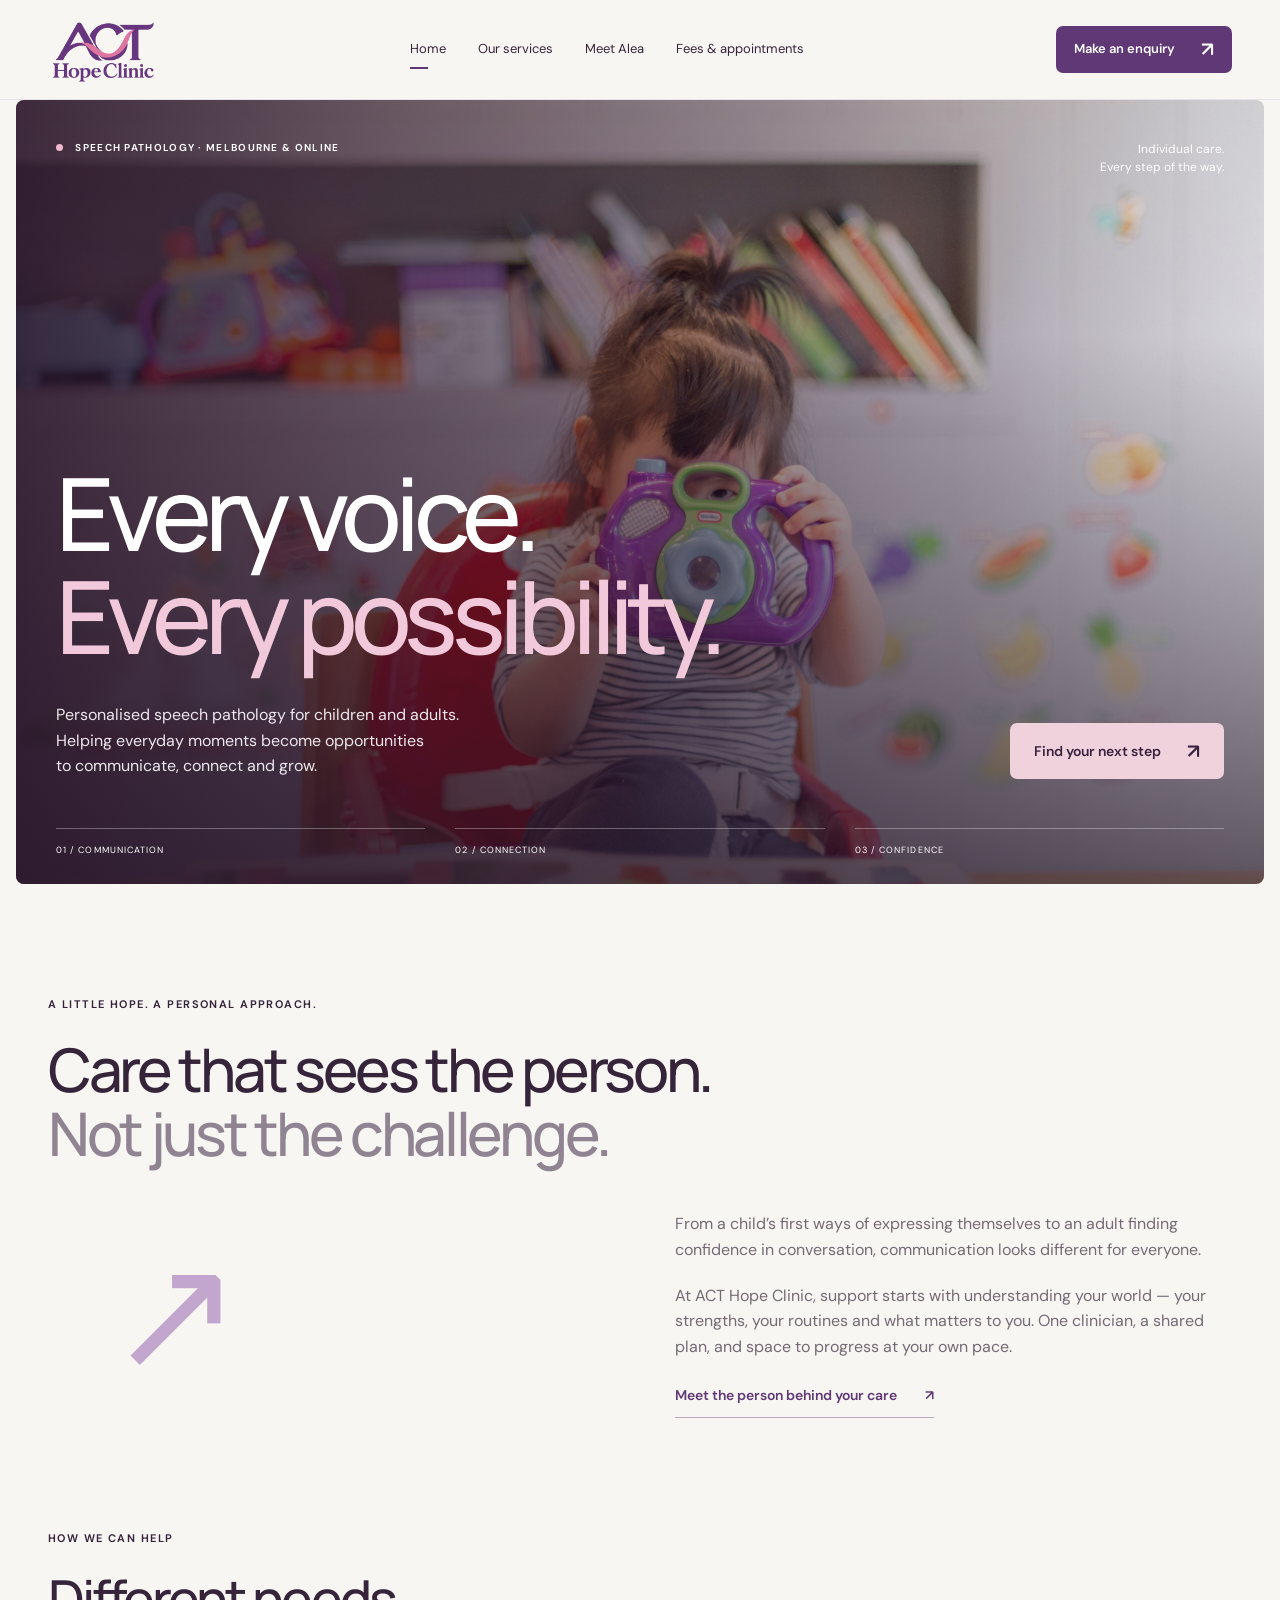
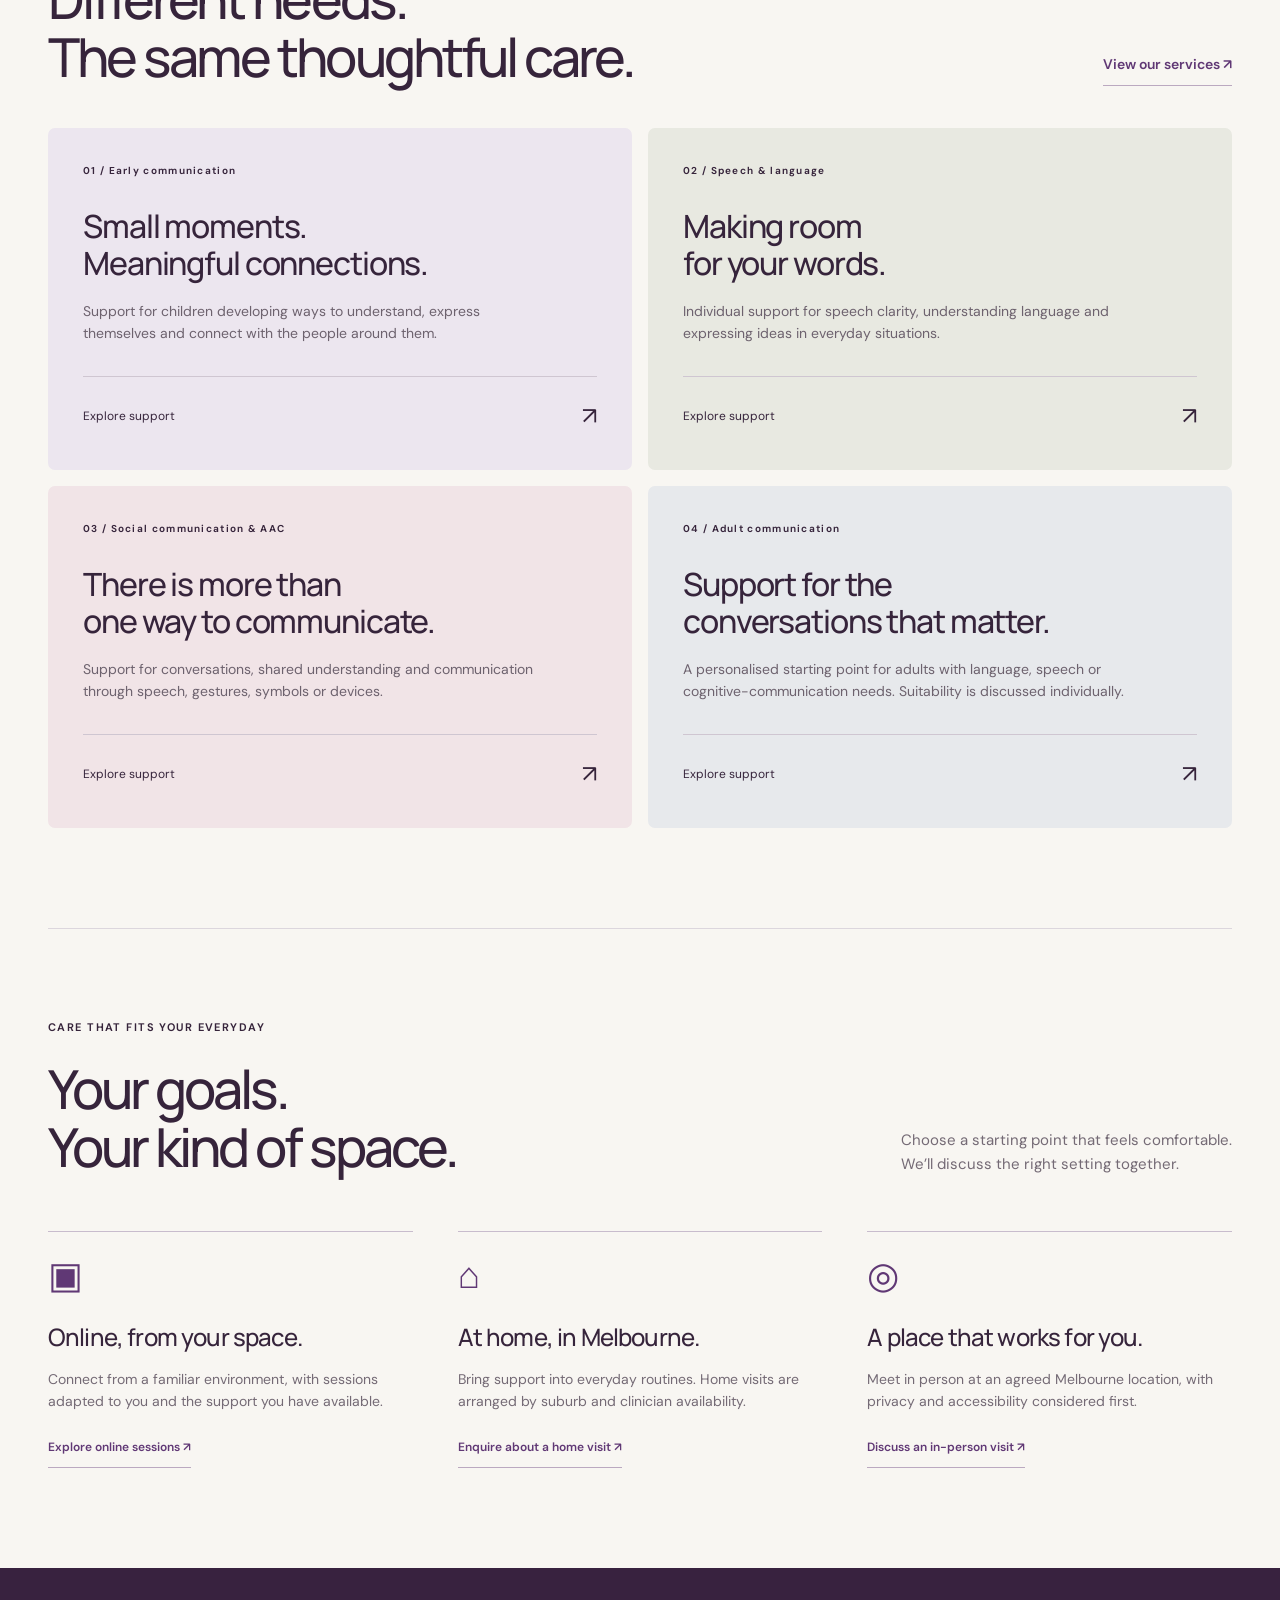
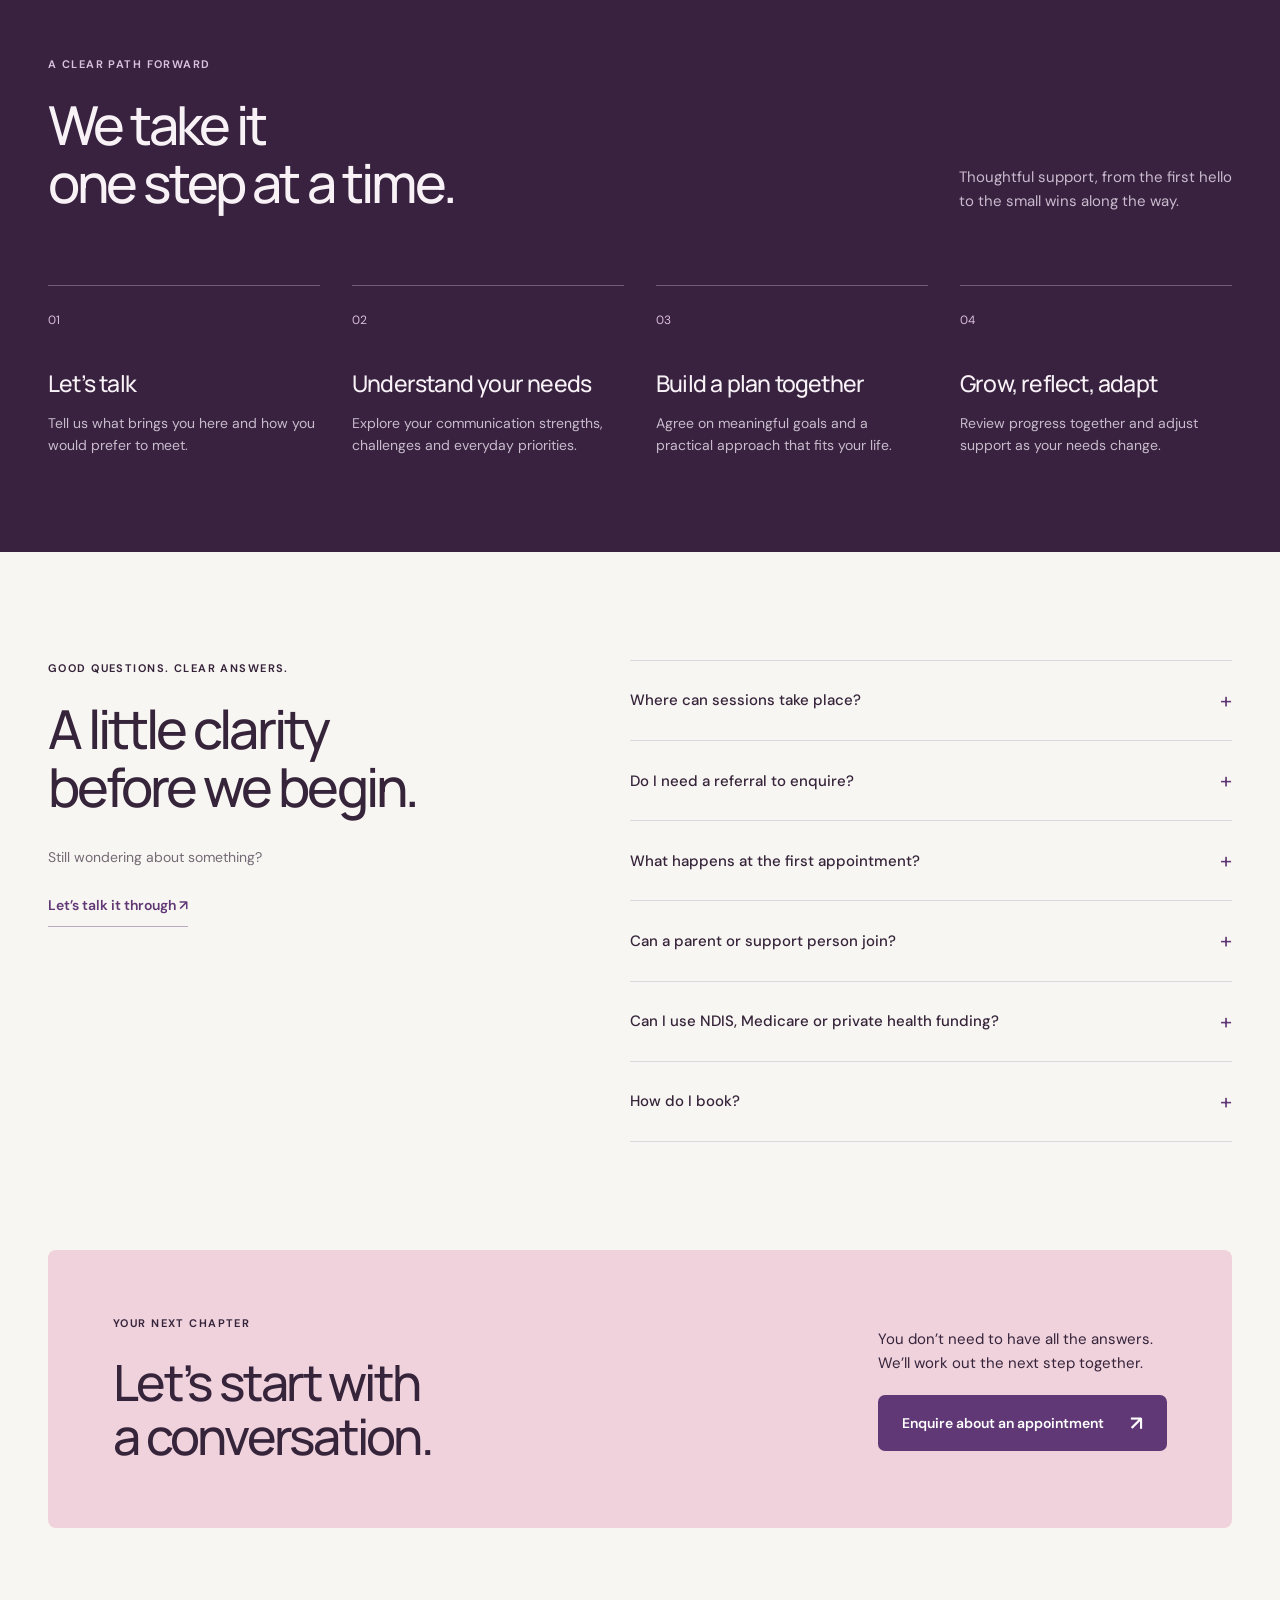
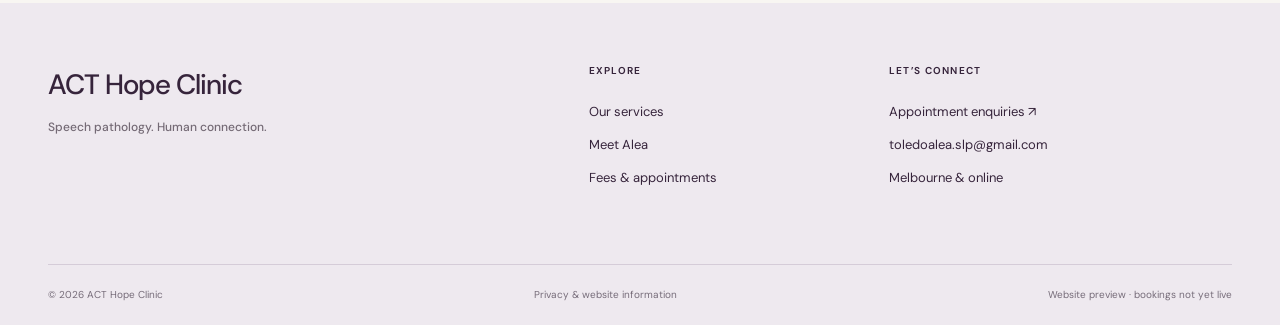
==== index.html @ f9abf917 "Add files via upload" ====
<!doctype html><html lang="en-AU"><head><meta charset="utf-8"><meta name="viewport" content="width=device-width,initial-scale=1"><meta name="description" content="ACT Hope Clinic — personalised speech pathology for children and adults. Explore online and Melbourne appointments, services and indicative session fees."><title>Every voice. Every possibility. | ACT Hope Clinic</title><link rel="icon" href="assets/logo.png"><link rel="stylesheet" href="styles.css"><script src="app.js" defer></script></head><body><a class="skip" href="#main">Skip to content</a><header><a class="brand" href="index.html" aria-label="ACT Hope Clinic home"><img src="assets/logo.png" alt="ACT Hope Clinic"></a><button class="menu-toggle" aria-expanded="false" aria-controls="navigation">Menu <span>☰</span></button><nav id="navigation" aria-label="Main navigation"><a href="index.html" aria-current="page">Home</a><a href="services.html" >Our services</a><a href="about.html" >Meet Alea</a><a href="fees.html" >Fees & appointments</a></nav><a class="button small header-book" href="booking.html">Make an enquiry <span>↗</span></a></header><main id="main"><section class="hero"><img class="hero-photo" src="assets/family.jpg" alt="A child exploring a toy camera during play"><div class="hero-shade"></div><div class="hero-top"><span class="eyebrow"><i class="dot"></i> SPEECH PATHOLOGY · MELBOURNE & ONLINE</span><span class="hero-note">Individual care.<br>Every step of the way.</span></div><div class="hero-content"><h1>Every voice.<br><em>Every possibility.</em></h1><div class="hero-bottom"><p>Personalised speech pathology for children and adults.<br>Helping everyday moments become opportunities<br class="desktop"> to communicate, connect and grow.</p><a class="button blush" href="booking.html">Find your next step <span>↗</span></a></div></div><div class="hero-index"><span>01 / COMMUNICATION</span><span>02 / CONNECTION</span><span>03 / CONFIDENCE</span></div></section><section class="intro wrap"><p class="eyebrow">A LITTLE HOPE. A PERSONAL APPROACH.</p><h2>Care that sees the person.<br><span class="muted">Not just the challenge.</span></h2><div class="intro-bottom"><span class="abstract" aria-hidden="true">↗</span><div><p>From a child’s first ways of expressing themselves to an adult finding confidence in conversation, communication looks different for everyone.</p><p>At ACT Hope Clinic, support starts with understanding your world — your strengths, your routines and what matters to you. One clinician, a shared plan, and space to progress at your own pace.</p><a class="text-link" href="about.html">Meet the person behind your care <span>↗</span></a></div></div></section><section class="services-home wrap"><div class="section-head"><div><p class="eyebrow">HOW WE CAN HELP</p><h2>Different needs.<br>The same thoughtful care.</h2></div><a class="text-link" href="services.html">View our services ↗</a></div><div class="service-grid"><a class="service-card" href="services.html#early"><span class="eyebrow">01 / Early communication</span><h3>Small moments.<br>Meaningful connections.</h3><p>Support for children developing ways to understand, express themselves and connect with the people around them.</p><span class="card-bottom">Explore support <b>↗</b></span></a><a class="service-card" href="services.html#speech"><span class="eyebrow">02 / Speech & language</span><h3>Making room<br>for your words.</h3><p>Individual support for speech clarity, understanding language and expressing ideas in everyday situations.</p><span class="card-bottom">Explore support <b>↗</b></span></a><a class="service-card" href="services.html#aac"><span class="eyebrow">03 / Social communication & AAC</span><h3>There is more than<br>one way to communicate.</h3><p>Support for conversations, shared understanding and communication through speech, gestures, symbols or devices.</p><span class="card-bottom">Explore support <b>↗</b></span></a><a class="service-card" href="services.html#adult"><span class="eyebrow">04 / Adult communication</span><h3>Support for the<br>conversations that matter.</h3><p>A personalised starting point for adults with language, speech or cognitive-communication needs. Suitability is discussed individually.</p><span class="card-bottom">Explore support <b>↗</b></span></a></div></section><section class="formats wrap"><div class="section-head"><div><p class="eyebrow">CARE THAT FITS YOUR EVERYDAY</p><h2>Your goals.<br>Your kind of space.</h2></div><p>Choose a starting point that feels comfortable.<br>We’ll discuss the right setting together.</p></div><div class="format-grid"><article><span class="line-icon">▣</span><h3>Online, from your space.</h3><p>Connect from a familiar environment, with sessions adapted to you and the support you have available.</p><a class="text-link" href="booking.html?format=Online">Explore online sessions ↗</a></article><article><span class="line-icon">⌂</span><h3>At home, in Melbourne.</h3><p>Bring support into everyday routines. Home visits are arranged by suburb and clinician availability.</p><a class="text-link" href="booking.html?format=Home">Enquire about a home visit ↗</a></article><article><span class="line-icon">◎</span><h3>A place that works for you.</h3><p>Meet in person at an agreed Melbourne location, with privacy and accessibility considered first.</p><a class="text-link" href="booking.html?format=In-person">Discuss an in-person visit ↗</a></article></div></section><section class="process"><div class="wrap"><div class="section-head"><div><p class="eyebrow">A CLEAR PATH FORWARD</p><h2>We take it<br>one step at a time.</h2></div><p>Thoughtful support, from the first hello<br>to the small wins along the way.</p></div><div class="steps"><article><span>01</span><h3>Let’s talk</h3><p>Tell us what brings you here and how you would prefer to meet.</p></article><article><span>02</span><h3>Understand your needs</h3><p>Explore your communication strengths, challenges and everyday priorities.</p></article><article><span>03</span><h3>Build a plan together</h3><p>Agree on meaningful goals and a practical approach that fits your life.</p></article><article><span>04</span><h3>Grow, reflect, adapt</h3><p>Review progress together and adjust support as your needs change.</p></article></div></div></section><section class="faq wrap"><div><p class="eyebrow">GOOD QUESTIONS. CLEAR ANSWERS.</p><h2>A little clarity<br>before we begin.</h2><p>Still wondering about something?</p><a class="text-link" href="booking.html">Let’s talk it through ↗</a></div><div class="questions"><details><summary>Where can sessions take place?<span aria-hidden="true">+</span></summary><p>Online, at your home in Melbourne, or at a mutually agreed in-person location. The suburb, privacy, accessibility and suitability of the setting are discussed before an appointment is confirmed. There is no walk-in clinic address advertised at this stage.</p></details><details><summary>Do I need a referral to enquire?<span aria-hidden="true">+</span></summary><p>You can make an initial enquiry directly. Any documentation needed for your circumstances or intended funding arrangement will be discussed before booking.</p></details><details><summary>What happens at the first appointment?<span aria-hidden="true">+</span></summary><p>We start by listening: your concerns, your strengths and what you would like to be easier in everyday life. Alea then discusses appropriate assessment, goals and possible next steps with you.</p></details><details><summary>Can a parent or support person join?<span aria-hidden="true">+</span></summary><p>Yes. Where helpful and with your agreement, a parent, carer or support person can join. Their involvement is planned around the person receiving support.</p></details><details><summary>Can I use NDIS, Medicare or private health funding?<span aria-hidden="true">+</span></summary><p>Funding and rebate eligibility have not been confirmed for this preview. Please ask before booking and do not assume that a session will be claimable.</p></details><details><summary>How do I book?<span aria-hidden="true">+</span></summary><p>Choose your preferred session format on the enquiry page. In this preview, you can review your details and open an email draft. No appointment is reserved or confirmed through the website.</p></details></div></section><section class="final-cta wrap"><div><p class="eyebrow">YOUR NEXT CHAPTER</p><h2>Let’s start with<br>a conversation.</h2></div><div><p>You don’t need to have all the answers.<br>We’ll work out the next step together.</p><a class="button" href="booking.html">Enquire about an appointment <span>↗</span></a></div></section></main><footer><div class="footer-top wrap"><div><a class="footer-brand" href="index.html">ACT Hope Clinic<span>Speech pathology. Human connection.</span></a></div><div><p class="eyebrow">EXPLORE</p><a href="services.html">Our services</a><a href="about.html">Meet Alea</a><a href="fees.html">Fees & appointments</a></div><div><p class="eyebrow">LET’S CONNECT</p><a href="booking.html">Appointment enquiries ↗</a><a href="mailto:toledoalea.slp@gmail.com">toledoalea.slp@gmail.com</a><p>Melbourne & online</p></div></div><div class="footer-bottom wrap"><span>© 2026 ACT Hope Clinic</span><a href="privacy.html">Privacy & website information</a><span>Website preview · bookings not yet live</span></div></footer></body></html>
---- styles.css ----
@import url('https://fonts.googleapis.com/css2?family=DM+Sans:wght@400;450;500;550;600;650;700&family=Manrope:wght@400;500;600;650;700&display=swap');
:root{--ink:#36243b;--purple:#603875;--deep:#38223f;--pink:#efd2dc;--paper:#f8f6f2;--muted:#746a75;--line:#dcd6dd;--lavender:#ece6ef}*{box-sizing:border-box}html{scroll-behavior:smooth;scroll-padding-top:110px}body{margin:0;color:var(--ink);background:var(--paper);font-family:'DM Sans',sans-serif;font-size:16px;line-height:1.6}a{color:inherit;text-decoration:none}button,input,select{font:inherit}button,a,input,select,summary{ -webkit-tap-highlight-color:transparent}a:focus-visible,button:focus-visible,input:focus-visible,select:focus-visible,summary:focus-visible{outline:3px solid #ad5f88;outline-offset:5px}img{max-width:100%}h1,h2,h3,p{margin:0}h1,h2,h3{font-family:'Manrope',sans-serif;font-weight:500;line-height:1.08;letter-spacing:-.055em}h1{font-size:clamp(48px,6.6vw,94px)}h2{font-size:clamp(35px,4.2vw,58px)}h3{font-size:26px;letter-spacing:-.035em}p{margin-bottom:20px}em{font-style:normal;color:var(--purple)}.wrap{width:min(1232px,calc(100% - 96px));margin-inline:auto}.eyebrow{font-size:11px;font-weight:650;letter-spacing:.13em;line-height:1.5;margin-bottom:24px}.muted{color:#918492}.button{display:inline-flex;align-items:center;justify-content:space-between;gap:26px;padding:16px 23px;background:var(--purple);color:white;border:1px solid transparent;border-radius:7px;font-size:14px;font-weight:600;cursor:pointer;transition:background .2s,transform .2s}.button:hover{background:#452653;transform:translateY(-2px)}.button span{font-size:20px;line-height:1}.button.blush{background:var(--pink);color:var(--deep)}.button.blush:hover{background:#f9e0ea}.button.outline{border-color:#b7a8bd;background:transparent;color:var(--purple)}.button.outline:hover{background:var(--lavender)}.button.small{padding:12px 17px;font-size:13px}.text-link{font-size:14px;font-weight:600;display:inline-flex;gap:28px;align-items:center;border:0;border-bottom:1px solid #bba9c0;padding:5px 0 10px;background:none;cursor:pointer;color:var(--purple)}.text-link:hover{color:#a84f7b}.skip{position:absolute;top:-90px;z-index:50;background:white;padding:10px}.skip:focus{top:0}header{height:100px;padding:12px 48px;display:flex;align-items:center;justify-content:space-between;gap:20px;background:var(--paper);position:sticky;top:0;z-index:20;border-bottom:1px solid #e7e1e7}.brand{width:110px;flex-shrink:0;line-height:0}.brand img{height:74px;object-fit:contain}nav{display:flex;gap:32px}nav a{font-size:13px;position:relative;padding:9px 0}nav a[aria-current=page]:after{content:'';position:absolute;bottom:0;left:0;width:18px;height:2px;background:var(--purple)}nav a:hover{color:#a84f7b}.menu-toggle{display:none}.hero{min-height:720px;height:calc(100svh - 116px);max-height:960px;margin:0 16px;position:relative;overflow:hidden;color:white;border-radius:8px}.hero-photo,.hero-shade{position:absolute;width:100%;height:100%;inset:0;object-fit:cover;object-position:center 45%}.hero-shade{background:linear-gradient(90deg,rgba(40,20,42,.88),rgba(40,20,42,.40) 60%,rgba(40,20,42,.08)),linear-gradient(0deg,rgba(31,18,34,.68),transparent 70%)}.hero-top,.hero-content,.hero-index{position:relative;z-index:1}.hero-top{display:flex;justify-content:space-between;padding:40px 40px 0}.hero-top .eyebrow{font-size:10px}.dot{display:inline-block;width:7px;height:7px;border-radius:50%;background:#f1b7ce;margin-right:9px}.hero-note{font-size:12px;line-height:1.5;text-align:right}.hero-content{position:absolute;left:40px;right:40px;bottom:105px}.hero h1{font-size:clamp(60px,7.9vw,112px);letter-spacing:-.065em;line-height:1.02;max-width:1100px;margin-bottom:35px}.hero h1 em{color:#f2c9da}.hero-bottom{display:flex;align-items:end;justify-content:space-between;gap:32px}.hero-bottom p{font-size:16px;line-height:1.6;margin:0;color:#eee7ee}.hero-index{position:absolute;left:40px;right:40px;bottom:27px;display:flex;gap:30px}.hero-index span{border-top:1px solid #ffffff50;padding-top:14px;flex:1;font-size:9px;letter-spacing:.12em}.intro{padding:112px 0 92px}.intro h2{max-width:950px;font-size:clamp(36px,4.7vw,66px)}.intro-bottom{display:grid;grid-template-columns:1fr 1fr;gap:70px;margin-top:45px}.intro-bottom p{max-width:550px;color:var(--muted)}.abstract{font-size:160px;line-height:.9;color:#c3a6cd;font-family:serif;margin-left:60px;align-self:center}.section-head{display:flex;justify-content:space-between;align-items:end;gap:40px;margin-bottom:42px}.section-head>p{font-size:15px;color:var(--muted);margin:0;max-width:370px}.services-home{padding:20px 0 100px}.service-grid{display:grid;grid-template-columns:1fr 1fr;gap:16px}.service-card{padding:35px;background:#ece6ef;min-height:342px;border-radius:7px;display:flex;flex-direction:column;transition:background .2s}.service-card:nth-child(2){background:#e8e9e1}.service-card:nth-child(3){background:#f1e4e7}.service-card:nth-child(4){background:#e7e9ec}.service-card:hover{background:#e0d5e5}.service-card .eyebrow{font-size:10px;margin-bottom:30px}.service-card h3{font-size:32px;line-height:1.15;margin-bottom:18px}.service-card p{color:#6d626e;font-size:14px;max-width:450px}.card-bottom{display:flex;justify-content:space-between;align-items:center;margin-top:auto;padding-top:20px;border-top:1px solid #cfc6d1;font-size:12px}.card-bottom b{font-size:24px;font-weight:400}.formats{padding:90px 0 100px;border-top:1px solid var(--line)}.format-grid{display:grid;grid-template-columns:repeat(3,1fr);gap:45px;margin-top:55px}.format-grid article{border-top:1px solid #c8bccd;padding-top:25px}.line-icon{font-size:37px;color:var(--purple);display:block;margin-bottom:30px;line-height:1}.format-grid h3{font-size:24px;margin-bottom:18px}.format-grid p{font-size:14px;color:var(--muted)}.format-grid .text-link{font-size:12px}.process{background:var(--deep);color:#f8f2f7;padding:88px 0 95px}.process .eyebrow{color:#dac0e0}.process .section-head>p{color:#c9bacd}.steps{display:grid;grid-template-columns:repeat(4,1fr);gap:32px;padding-top:30px}.steps article{border-top:1px solid #715c78;padding-top:20px}.steps span{font-size:12px;color:#ddbddf}.steps h3{font-size:23px;margin:40px 0 16px}.steps p{font-size:14px;color:#c8bbcc;margin:0}.faq{display:grid;grid-template-columns:1fr 1.2fr;gap:80px;padding:108px 0}.faq h2{margin-bottom:30px}.faq>div>p:not(.eyebrow){font-size:14px;color:var(--muted)}details{border-bottom:1px solid var(--line)}details:first-child{border-top:1px solid var(--line)}summary{list-style:none;display:flex;justify-content:space-between;gap:24px;align-items:center;cursor:pointer;padding:22px 0;font-size:15px;font-weight:500}summary::-webkit-details-marker{display:none}summary span{font-size:22px;font-weight:400;color:var(--purple)}details[open] summary span{transform:rotate(45deg)}details p{font-size:14px;color:var(--muted);padding-right:25px;line-height:1.7}.final-cta{display:grid;grid-template-columns:1fr 1fr;gap:70px;padding:65px;margin-bottom:75px;background:var(--pink);border-radius:8px;align-items:center}.final-cta>div:last-child{justify-self:end}.final-cta p:not(.eyebrow){font-size:15px}.final-cta h2{font-size:50px}footer{background:#eee9ef;padding-top:60px}.footer-top{display:grid;grid-template-columns:1.4fr .7fr 1fr;gap:60px;padding-bottom:55px}.footer-brand{font-size:28px;letter-spacing:-1px;font-weight:500}.footer-brand span{font-size:12px;display:block;letter-spacing:0;margin-top:10px;color:var(--muted)}.footer-top>div>a:not(.footer-brand){display:block;font-size:13px;margin-bottom:12px}.footer-top p:not(.eyebrow){font-size:13px}.footer-top .eyebrow{font-size:10px}.footer-bottom{border-top:1px solid #d5ccd8;display:flex;justify-content:space-between;padding-block:22px;gap:16px;font-size:10px;color:#766c79}.page-hero{padding:80px 0 66px}.page-hero h1{margin-bottom:30px;max-width:1120px}.lead{font-size:19px;max-width:670px;color:var(--muted);line-height:1.6}.page-hero .lead{margin-bottom:0}.service-jump{display:flex;gap:24px;flex-wrap:wrap;padding-bottom:30px}.service-jump a{font-size:13px;padding:10px 0;border-bottom:1px solid #bcaec2}.service-detail{display:grid;grid-template-columns:1fr 1fr;gap:75px;padding:65px 0;border-top:1px solid var(--line);scroll-margin-top:120px}.service-detail p:not(.eyebrow){color:var(--muted)}.service-detail h2{font-size:44px}.service-detail .lead{font-size:19px}.service-detail .button{margin-top:15px}.about-grid{display:grid;grid-template-columns:.85fr 1.15fr;gap:75px;padding:20px 0 80px;align-items:center}.about-art{background:var(--lavender);min-height:500px;display:flex;flex-direction:column;justify-content:center;align-items:center;padding:55px;border-radius:180px 180px 8px 8px}.about-art img{width:100%;mix-blend-mode:multiply}.about-art span{font-size:8px;letter-spacing:.15em;margin-top:50px;text-align:center}.about-grid h2{margin-bottom:28px}.about-grid p:not(.eyebrow){font-size:15px;color:var(--muted)}.credentials{display:grid;grid-template-columns:repeat(3,1fr);gap:40px;padding:0 0 85px}.credentials>div{border-top:1px solid var(--line);padding-top:25px}.credentials h3{font-size:23px;margin:20px 0}.credentials p{font-size:13px;color:var(--muted)}.notice{background:#eee6f0;border-left:3px solid #986daa;padding:18px 24px;font-size:13px;border-radius:0 5px 5px 0}.price-grid{display:grid;grid-template-columns:repeat(3,1fr);gap:20px;margin-top:35px}.price-card{border:1px solid var(--line);padding:30px;display:flex;flex-direction:column;border-radius:7px}.price-card:nth-child(2){background:var(--lavender);border-color:#c7afcf}.price-card h3{font-size:25px}.price{font-size:60px;letter-spacing:-3px;margin:26px 0 15px;line-height:1.2}.price sup{font-size:20px;vertical-align:top;position:relative;top:10px;letter-spacing:0}.price span{font-size:12px;letter-spacing:0;display:block;margin-top:7px;color:var(--muted)}.price-card>p:not(.price):not(.eyebrow){font-size:14px;color:var(--muted)}.price-card ul{padding-left:17px;font-size:12px;line-height:2;margin:0 0 28px;color:var(--muted)}.price-card .button{margin-top:auto;font-size:12px;padding:14px;gap:12px}.fee-notes{display:grid;grid-template-columns:repeat(3,1fr);gap:35px;padding:50px 0 80px}.fee-notes h3{font-size:21px;margin-bottom:15px}.fee-notes p{font-size:13px;color:var(--muted)}.booking-layout{display:grid;grid-template-columns:.8fr 1.2fr;gap:85px;padding:10px 0 100px}.booking-layout aside>p{font-size:15px;color:var(--muted);margin-top:25px}.booking-note{background:var(--lavender);padding:25px;border-radius:7px;margin-top:30px;font-size:14px}.booking-note p{margin:12px 0 0;color:var(--muted)}.fine{font-size:12px!important;color:var(--muted)}.booking-panel{background:white;border:1px solid var(--line);border-radius:8px;padding:35px}fieldset{margin:0 0 28px;padding:0;border:0;min-width:0}legend{font-size:16px;font-weight:600;margin-bottom:20px}.format-options{display:grid;grid-template-columns:repeat(3,1fr);gap:10px}.format-options label{position:relative;cursor:pointer}.format-options input{position:absolute;top:12px;right:12px;width:13px;height:13px;accent-color:var(--purple)}.format-options label>span{display:flex;flex-direction:column;gap:4px;padding:16px 12px;border:1px solid var(--line);border-radius:6px;font-size:23px}.format-options b{font-size:13px;font-weight:600}.format-options small{font-size:10px;color:var(--muted)}.format-options input:checked+span{border-color:var(--purple);background:var(--lavender)}.format-options input:focus-visible+span{outline:2px solid var(--purple)}form label:not(.consent){display:block;font-size:12px;font-weight:500}form label>input:not([type=radio]),form select{width:100%;padding:12px;margin:8px 0 20px;border:1px solid var(--line);border-radius:4px;background:#fff;color:var(--ink);min-width:0}form select{font-size:12px}.field-row{display:grid;grid-template-columns:1fr 1fr;gap:18px}label[hidden]{display:none!important}.consent{display:flex;align-items:start;gap:10px;font-size:12px;margin:22px 0}.consent input{margin-top:5px;accent-color:var(--purple)}.consent a{text-decoration:underline}form>.button{width:100%}#review h2{font-size:38px;margin-bottom:25px}#review dl{margin:25px 0}#review dt{font-size:11px;color:var(--muted);text-transform:uppercase;margin-top:15px}#review dd{margin:0;overflow-wrap:anywhere}#review p{font-size:14px}#edit-enquiry{display:block;margin-top:20px;margin-bottom:25px}.prose{max-width:800px;padding:10px 0 90px}.prose h2{font-size:30px;margin:30px 0 20px}.prose p{color:var(--muted)}[hidden]{display:none!important}
@media(min-width:1500px){header{padding-inline:max(48px,calc((100vw - 1350px)/2))}.hero-content,.hero-top,.hero-index{padding-inline:0;left:max(40px,calc((100vw - 1264px)/2));right:max(40px,calc((100vw - 1264px)/2))}.hero-top{left:0;right:0;padding-inline:max(40px,calc((100vw - 1264px)/2))}}
@media(max-width:1000px){header{padding-inline:25px}nav{gap:18px}.wrap{width:calc(100% - 56px)}.hero{min-height:660px}.hero h1{font-size:80px}.hero-bottom{align-items:start}.hero-bottom p{font-size:14px}.faq{gap:40px}.final-cta{padding:40px;gap:30px}.final-cta h2{font-size:40px}.price-card{padding:20px}.booking-layout{gap:35px;grid-template-columns:.75fr 1.25fr}.booking-panel{padding:22px}.about-grid{gap:35px}.about-art{min-height:420px;padding:35px}.steps{gap:20px}.steps h3{font-size:21px}.format-grid{gap:25px}}
@media(max-width:760px){header{height:82px;padding:9px 20px;gap:15px}.brand{width:87px}.brand img{height:60px}.header-book{margin-left:auto;font-size:11px!important;padding:10px 12px!important;gap:10px}.menu-toggle{display:flex;align-items:center;gap:8px;order:3;border:0;background:none;font-size:12px;color:var(--ink);padding:10px 0}.menu-toggle span{font-size:18px}nav{display:none;position:absolute;top:81px;left:0;right:0;background:var(--paper);padding:20px 28px 28px;border-bottom:1px solid var(--line)}nav.open{display:flex;flex-direction:column;gap:9px}nav a{font-size:16px}.wrap{width:calc(100% - 40px)}.hero{margin:0 8px;min-height:700px;height:calc(100svh - 90px);max-height:900px}.hero-photo{object-position:65% center}.hero-shade{background:linear-gradient(0deg,rgba(40,20,42,.94),rgba(40,20,42,.42) 65%,rgba(40,20,42,.3))}.hero-top{padding:25px 20px}.hero-top .eyebrow{font-size:8px;max-width:220px}.hero-note{font-size:10px}.hero-content{left:22px;right:22px;bottom:100px}.hero h1{font-size:clamp(48px,10vw,75px);letter-spacing:-.06em;margin-bottom:26px}.hero-bottom{display:block}.hero-bottom p{font-size:14px;max-width:400px;margin-bottom:25px}.hero-bottom .button{font-size:13px}.hero-index{left:22px;right:22px;gap:12px;bottom:25px}.hero-index span{font-size:7px;letter-spacing:.04em}.intro{padding:65px 0}.intro h2{font-size:36px}.intro-bottom{display:block;margin-top:28px}.abstract{display:none}.intro-bottom p{font-size:15px}.section-head{display:block;margin-bottom:28px}.section-head h2{margin-bottom:24px}.section-head>p{font-size:14px}.services-home{padding:0 0 60px}.service-grid{grid-template-columns:1fr;gap:12px}.service-card{min-height:300px;padding:28px}.service-card h3{font-size:30px}.formats{padding:60px 0}.format-grid{grid-template-columns:1fr;gap:32px;margin-top:35px}.line-icon{margin-bottom:20px}.format-grid h3{font-size:25px}.format-grid p{max-width:520px}.process{padding:60px 0}.steps{grid-template-columns:1fr 1fr;gap:28px 20px;padding-top:15px}.steps h3{margin-top:28px;font-size:23px}.steps p{font-size:13px}.faq{display:block;padding:65px 0}.faq>div:first-child{margin-bottom:35px}.faq h2{margin-bottom:20px}summary{font-size:14px}.final-cta{display:block;padding:30px;margin-bottom:50px}.final-cta h2{font-size:38px;margin-bottom:28px}.final-cta .button{font-size:12px;padding:14px;gap:15px}.footer-top{grid-template-columns:1fr 1fr;gap:30px}.footer-top>div:first-child{grid-column:1/-1}.footer-top>div:last-child a{overflow-wrap:anywhere}.footer-bottom{flex-wrap:wrap;gap:12px;font-size:9px}.footer-bottom>span:last-child{width:100%}.page-hero{padding:55px 0 42px}.page-hero h1{font-size:clamp(40px,8vw,60px)}.lead{font-size:17px}.service-jump{gap:12px 20px}.service-jump a{font-size:12px}.service-detail{grid-template-columns:1fr;gap:28px;padding:45px 0}.service-detail h2{font-size:36px}.service-detail .lead{font-size:17px}.about-grid{grid-template-columns:1fr;padding-bottom:45px}.about-art{min-height:300px;max-width:420px;width:100%;margin-inline:auto;padding:45px}.about-art img{max-width:260px}.about-art span{margin-top:25px}.credentials{grid-template-columns:1fr;gap:20px;padding-bottom:50px}.credentials h3{margin:15px 0}.price-grid{grid-template-columns:1fr}.price-card{padding:28px}.price-card .button{font-size:14px}.fee-notes{grid-template-columns:1fr;gap:15px;padding:35px 0 45px}.booking-layout{grid-template-columns:1fr;gap:35px;padding-bottom:60px}.booking-panel{padding:22px}.field-row{grid-template-columns:1fr;gap:0}.format-options{gap:7px}.format-options label>span{padding:18px 8px}.format-options small{font-size:9px}.booking-layout h2{font-size:37px}.prose h2{font-size:28px}.desktop{display:none}}
@media(prefers-reduced-motion:reduce){html{scroll-behavior:auto}*{transition:none!important}}
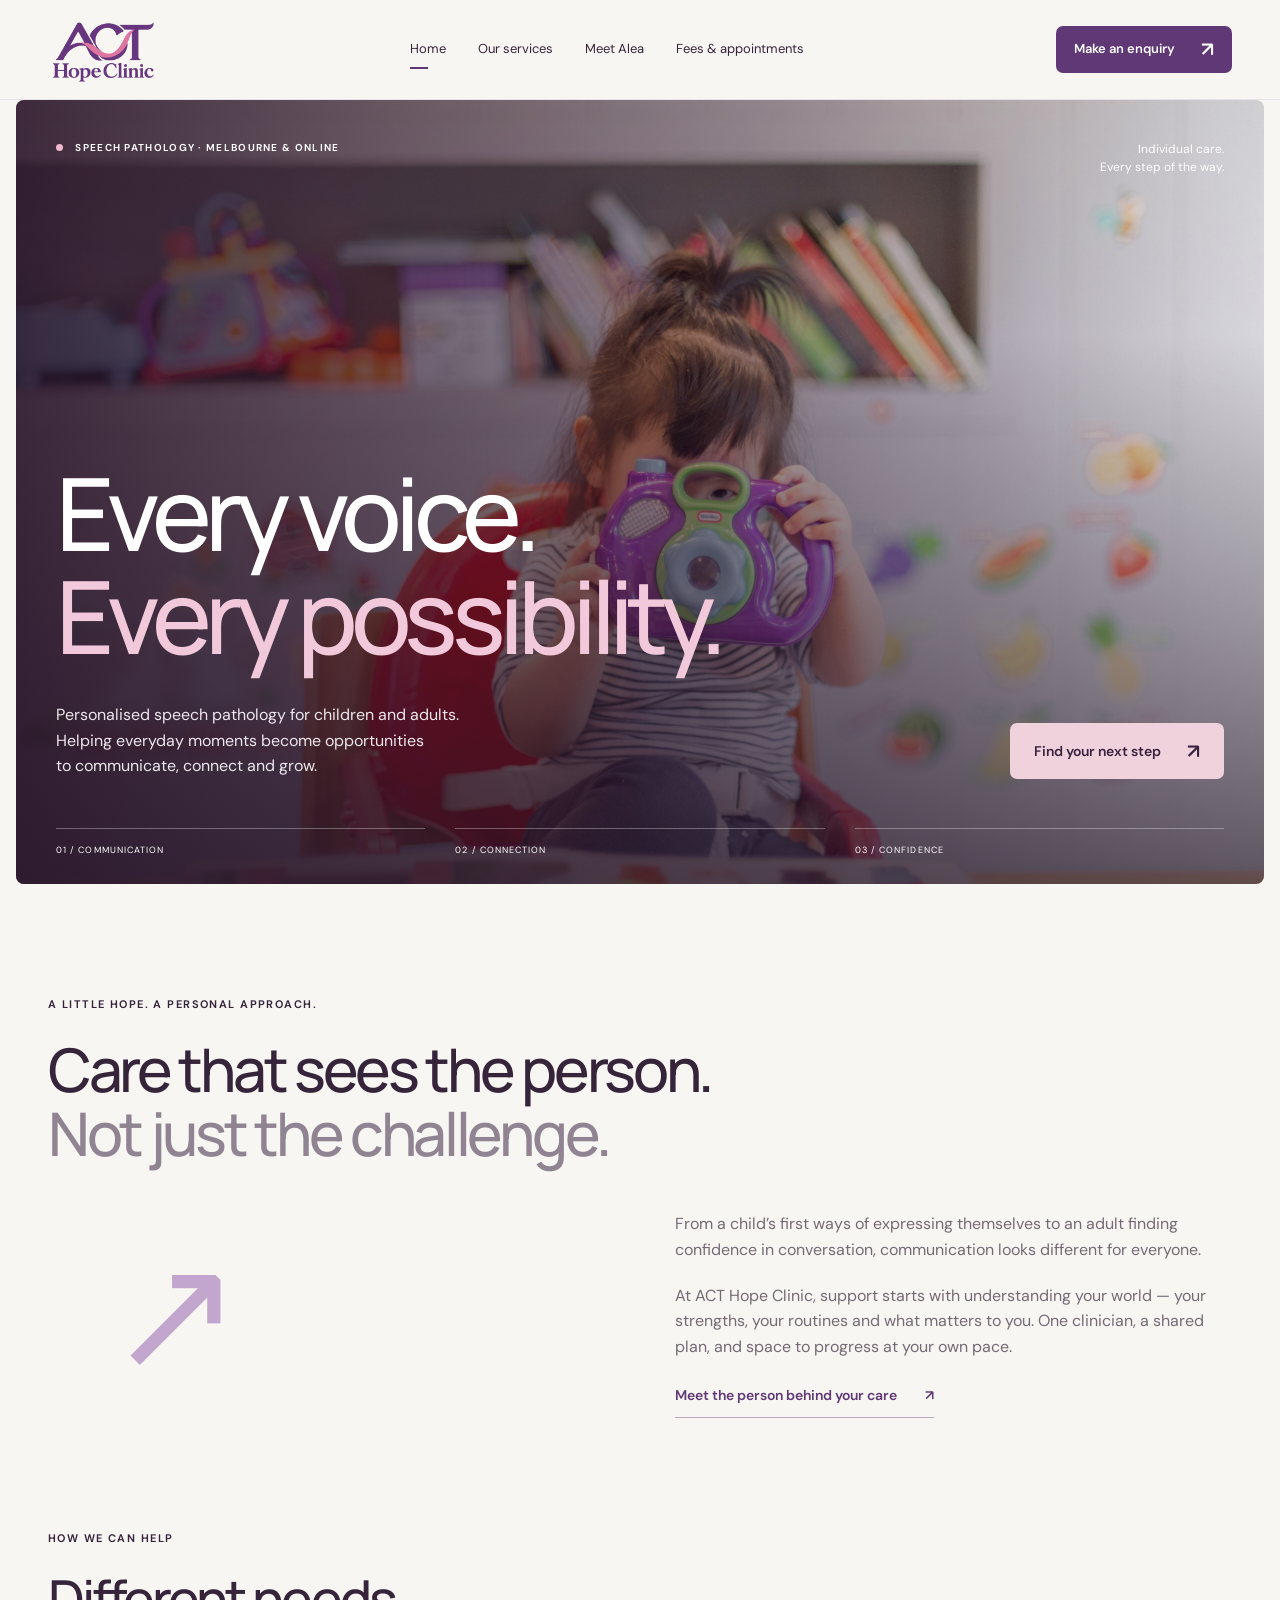
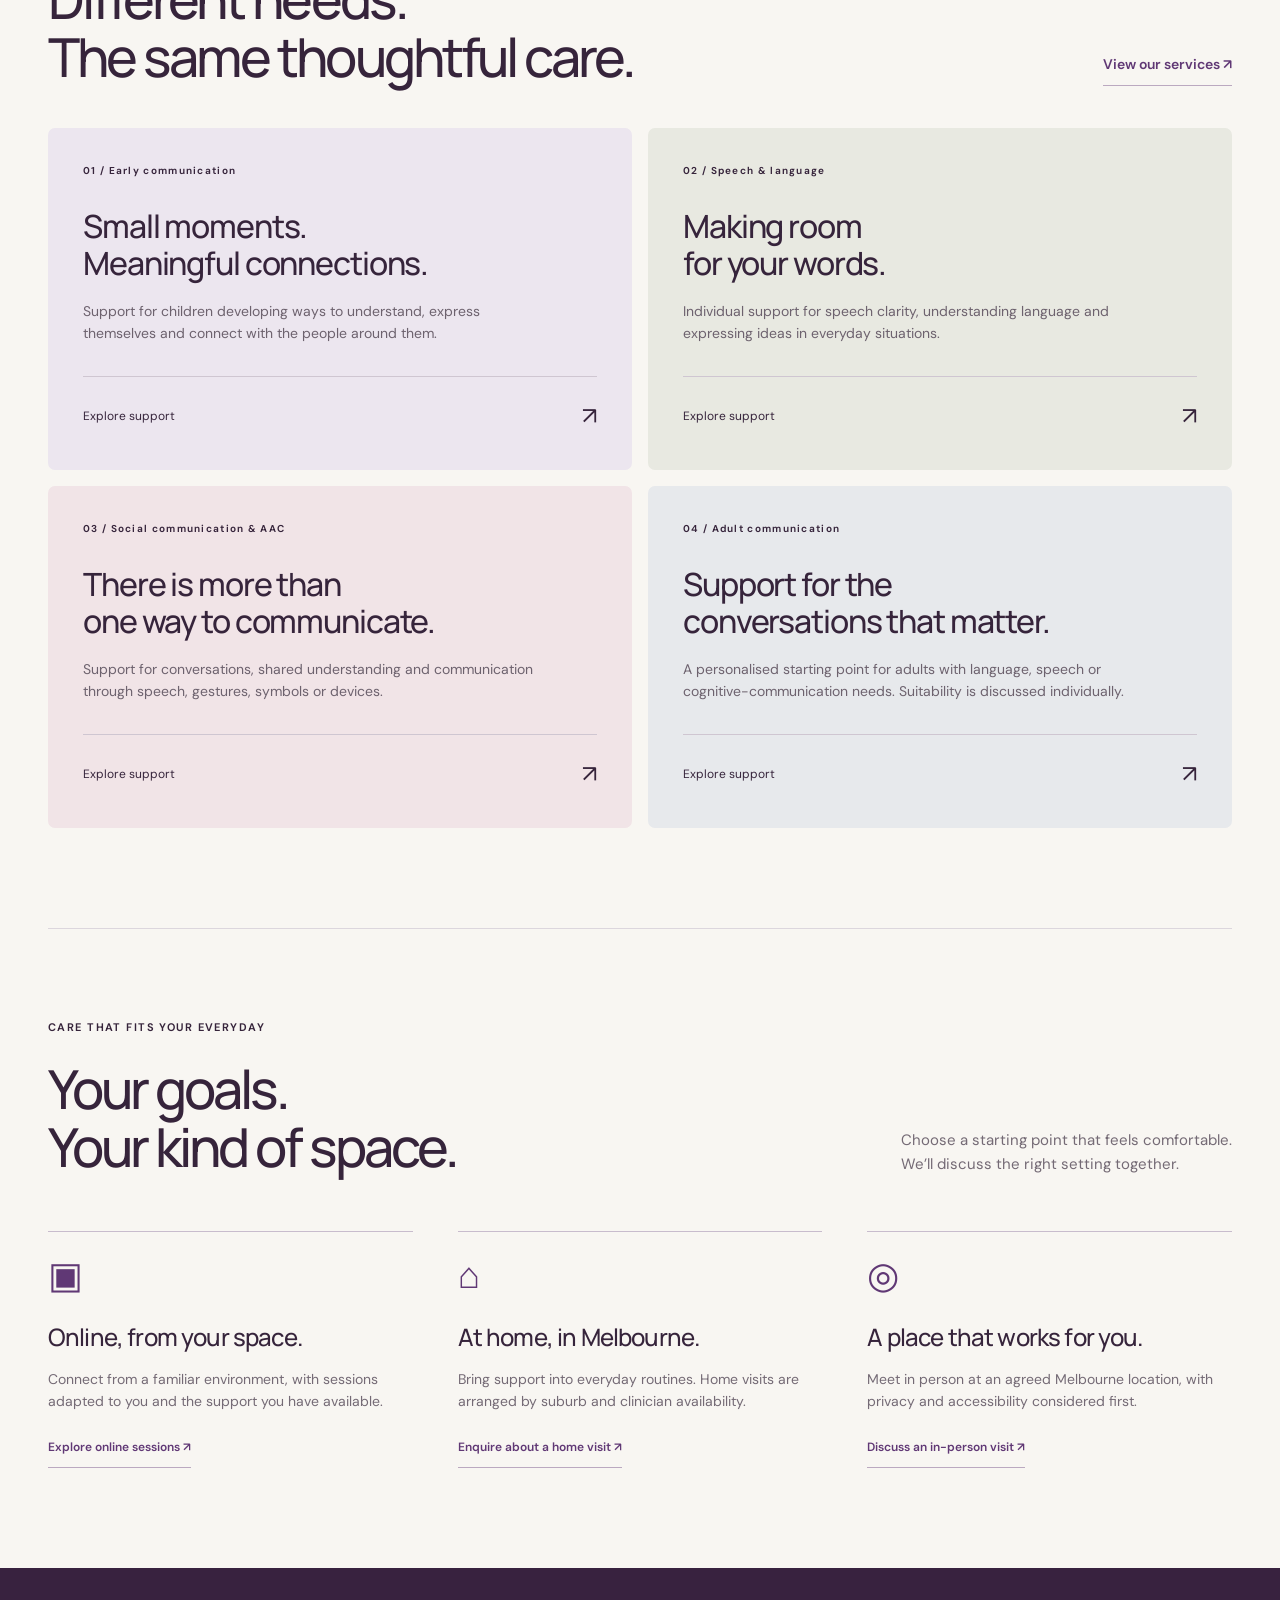
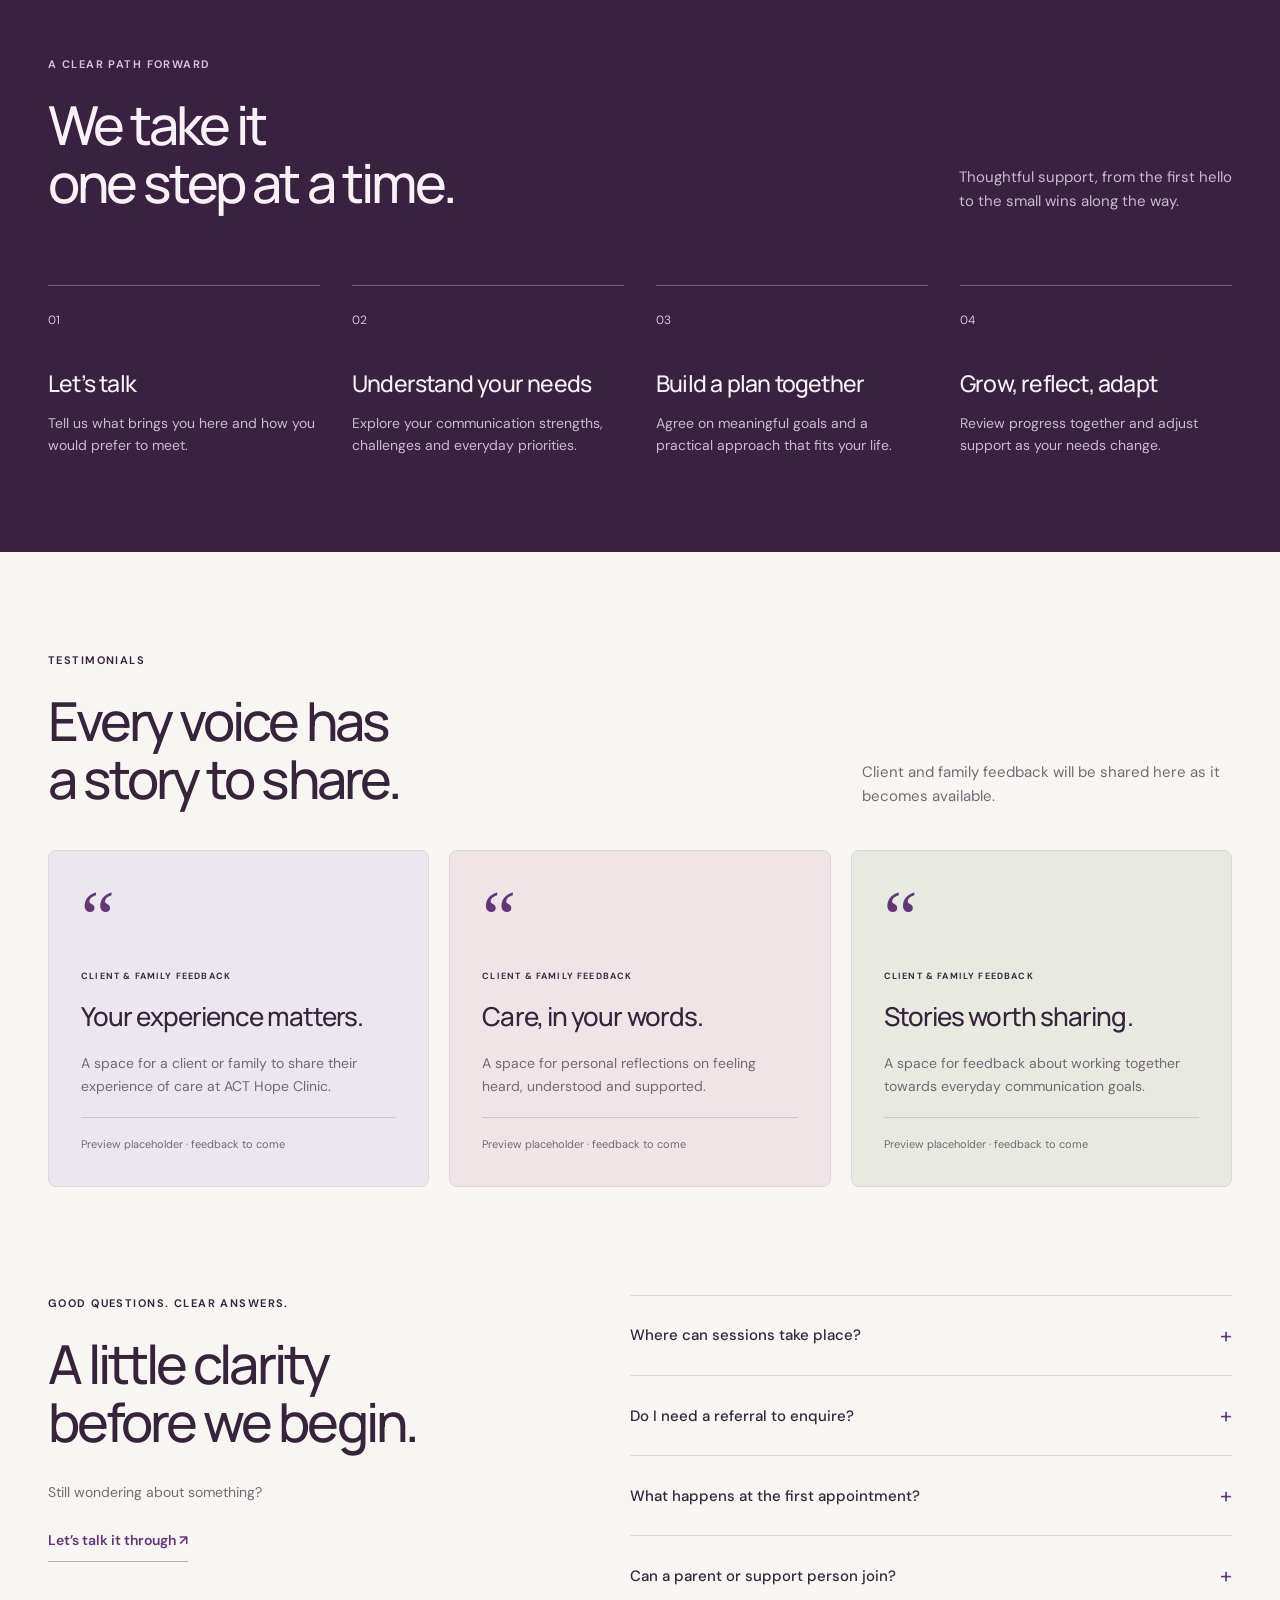
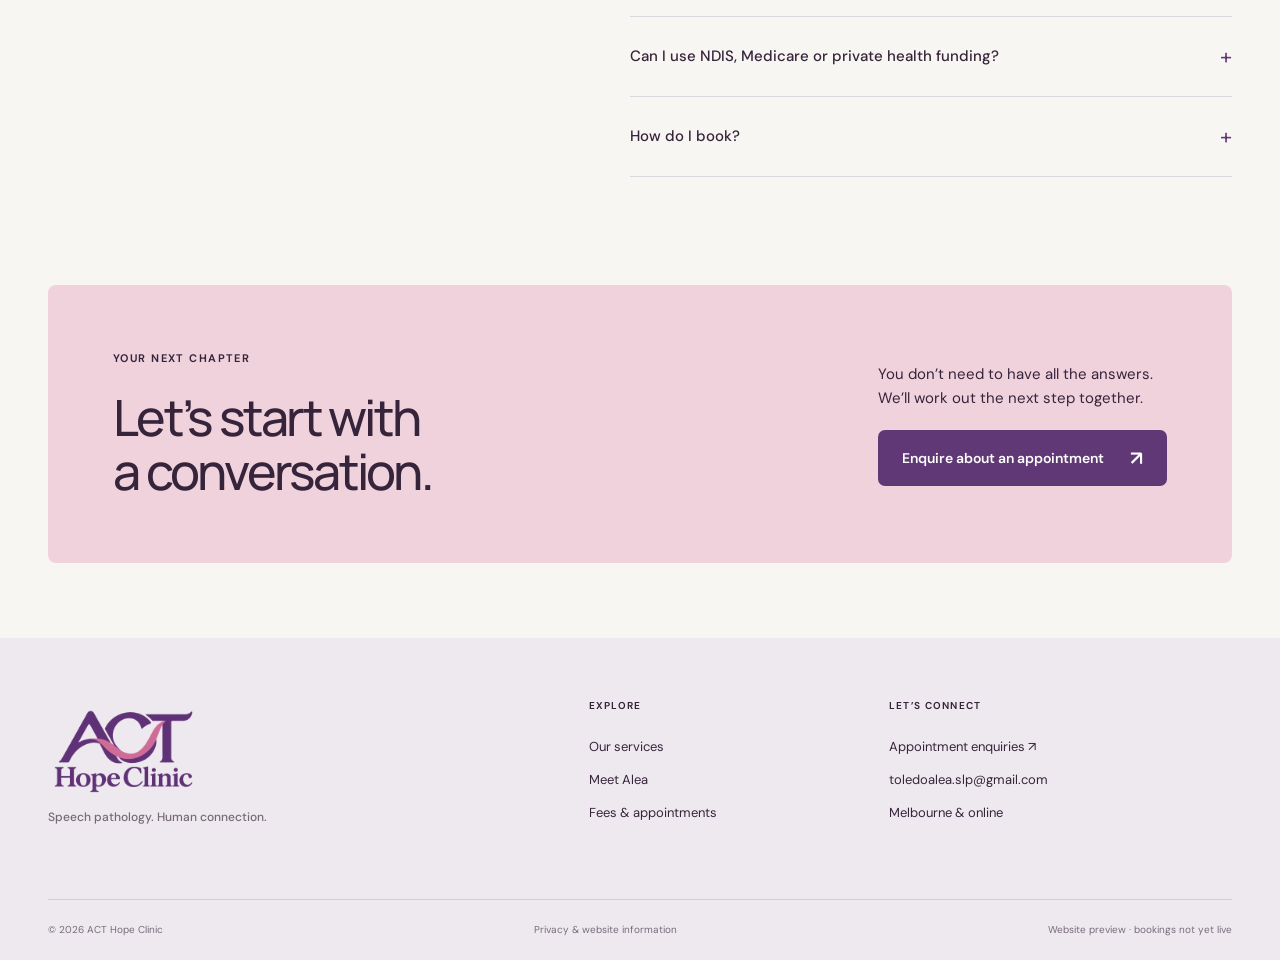
==== commit 7b9afa1c: "Add shared footer logo and responsive homepage testimonial placeholders" ====
--- a/index.html
+++ b/index.html
@@ -1 +1,9 @@
-<!doctype html><html lang="en-AU"><head><meta charset="utf-8"><meta name="viewport" content="width=device-width,initial-scale=1"><meta name="description" content="ACT Hope Clinic — personalised speech pathology for children and adults. Explore online and Melbourne appointments, services and indicative session fees."><title>Every voice. Every possibility. | ACT Hope Clinic</title><link rel="icon" href="assets/logo.png"><link rel="stylesheet" href="styles.css"><script src="app.js" defer></script></head><body><a class="skip" href="#main">Skip to content</a><header><a class="brand" href="index.html" aria-label="ACT Hope Clinic home"><img src="assets/logo.png" alt="ACT Hope Clinic"></a><button class="menu-toggle" aria-expanded="false" aria-controls="navigation">Menu <span>☰</span></button><nav id="navigation" aria-label="Main navigation"><a href="index.html" aria-current="page">Home</a><a href="services.html" >Our services</a><a href="about.html" >Meet Alea</a><a href="fees.html" >Fees & appointments</a></nav><a class="button small header-book" href="booking.html">Make an enquiry <span>↗</span></a></header><main id="main"><section class="hero"><img class="hero-photo" src="assets/family.jpg" alt="A child exploring a toy camera during play"><div class="hero-shade"></div><div class="hero-top"><span class="eyebrow"><i class="dot"></i> SPEECH PATHOLOGY · MELBOURNE & ONLINE</span><span class="hero-note">Individual care.<br>Every step of the way.</span></div><div class="hero-content"><h1>Every voice.<br><em>Every possibility.</em></h1><div class="hero-bottom"><p>Personalised speech pathology for children and adults.<br>Helping everyday moments become opportunities<br class="desktop"> to communicate, connect and grow.</p><a class="button blush" href="booking.html">Find your next step <span>↗</span></a></div></div><div class="hero-index"><span>01 / COMMUNICATION</span><span>02 / CONNECTION</span><span>03 / CONFIDENCE</span></div></section><section class="intro wrap"><p class="eyebrow">A LITTLE HOPE. A PERSONAL APPROACH.</p><h2>Care that sees the person.<br><span class="muted">Not just the challenge.</span></h2><div class="intro-bottom"><span class="abstract" aria-hidden="true">↗</span><div><p>From a child’s first ways of expressing themselves to an adult finding confidence in conversation, communication looks different for everyone.</p><p>At ACT Hope Clinic, support starts with understanding your world — your strengths, your routines and what matters to you. One clinician, a shared plan, and space to progress at your own pace.</p><a class="text-link" href="about.html">Meet the person behind your care <span>↗</span></a></div></div></section><section class="services-home wrap"><div class="section-head"><div><p class="eyebrow">HOW WE CAN HELP</p><h2>Different needs.<br>The same thoughtful care.</h2></div><a class="text-link" href="services.html">View our services ↗</a></div><div class="service-grid"><a class="service-card" href="services.html#early"><span class="eyebrow">01 / Early communication</span><h3>Small moments.<br>Meaningful connections.</h3><p>Support for children developing ways to understand, express themselves and connect with the people around them.</p><span class="card-bottom">Explore support <b>↗</b></span></a><a class="service-card" href="services.html#speech"><span class="eyebrow">02 / Speech & language</span><h3>Making room<br>for your words.</h3><p>Individual support for speech clarity, understanding language and expressing ideas in everyday situations.</p><span class="card-bottom">Explore support <b>↗</b></span></a><a class="service-card" href="services.html#aac"><span class="eyebrow">03 / Social communication & AAC</span><h3>There is more than<br>one way to communicate.</h3><p>Support for conversations, shared understanding and communication through speech, gestures, symbols or devices.</p><span class="card-bottom">Explore support <b>↗</b></span></a><a class="service-card" href="services.html#adult"><span class="eyebrow">04 / Adult communication</span><h3>Support for the<br>conversations that matter.</h3><p>A personalised starting point for adults with language, speech or cognitive-communication needs. Suitability is discussed individually.</p><span class="card-bottom">Explore support <b>↗</b></span></a></div></section><section class="formats wrap"><div class="section-head"><div><p class="eyebrow">CARE THAT FITS YOUR EVERYDAY</p><h2>Your goals.<br>Your kind of space.</h2></div><p>Choose a starting point that feels comfortable.<br>We’ll discuss the right setting together.</p></div><div class="format-grid"><article><span class="line-icon">▣</span><h3>Online, from your space.</h3><p>Connect from a familiar environment, with sessions adapted to you and the support you have available.</p><a class="text-link" href="booking.html?format=Online">Explore online sessions ↗</a></article><article><span class="line-icon">⌂</span><h3>At home, in Melbourne.</h3><p>Bring support into everyday routines. Home visits are arranged by suburb and clinician availability.</p><a class="text-link" href="booking.html?format=Home">Enquire about a home visit ↗</a></article><article><span class="line-icon">◎</span><h3>A place that works for you.</h3><p>Meet in person at an agreed Melbourne location, with privacy and accessibility considered first.</p><a class="text-link" href="booking.html?format=In-person">Discuss an in-person visit ↗</a></article></div></section><section class="process"><div class="wrap"><div class="section-head"><div><p class="eyebrow">A CLEAR PATH FORWARD</p><h2>We take it<br>one step at a time.</h2></div><p>Thoughtful support, from the first hello<br>to the small wins along the way.</p></div><div class="steps"><article><span>01</span><h3>Let’s talk</h3><p>Tell us what brings you here and how you would prefer to meet.</p></article><article><span>02</span><h3>Understand your needs</h3><p>Explore your communication strengths, challenges and everyday priorities.</p></article><article><span>03</span><h3>Build a plan together</h3><p>Agree on meaningful goals and a practical approach that fits your life.</p></article><article><span>04</span><h3>Grow, reflect, adapt</h3><p>Review progress together and adjust support as your needs change.</p></article></div></div></section><section class="faq wrap"><div><p class="eyebrow">GOOD QUESTIONS. CLEAR ANSWERS.</p><h2>A little clarity<br>before we begin.</h2><p>Still wondering about something?</p><a class="text-link" href="booking.html">Let’s talk it through ↗</a></div><div class="questions"><details><summary>Where can sessions take place?<span aria-hidden="true">+</span></summary><p>Online, at your home in Melbourne, or at a mutually agreed in-person location. The suburb, privacy, accessibility and suitability of the setting are discussed before an appointment is confirmed. There is no walk-in clinic address advertised at this stage.</p></details><details><summary>Do I need a referral to enquire?<span aria-hidden="true">+</span></summary><p>You can make an initial enquiry directly. Any documentation needed for your circumstances or intended funding arrangement will be discussed before booking.</p></details><details><summary>What happens at the first appointment?<span aria-hidden="true">+</span></summary><p>We start by listening: your concerns, your strengths and what you would like to be easier in everyday life. Alea then discusses appropriate assessment, goals and possible next steps with you.</p></details><details><summary>Can a parent or support person join?<span aria-hidden="true">+</span></summary><p>Yes. Where helpful and with your agreement, a parent, carer or support person can join. Their involvement is planned around the person receiving support.</p></details><details><summary>Can I use NDIS, Medicare or private health funding?<span aria-hidden="true">+</span></summary><p>Funding and rebate eligibility have not been confirmed for this preview. Please ask before booking and do not assume that a session will be claimable.</p></details><details><summary>How do I book?<span aria-hidden="true">+</span></summary><p>Choose your preferred session format on the enquiry page. In this preview, you can review your details and open an email draft. No appointment is reserved or confirmed through the website.</p></details></div></section><section class="final-cta wrap"><div><p class="eyebrow">YOUR NEXT CHAPTER</p><h2>Let’s start with<br>a conversation.</h2></div><div><p>You don’t need to have all the answers.<br>We’ll work out the next step together.</p><a class="button" href="booking.html">Enquire about an appointment <span>↗</span></a></div></section></main><footer><div class="footer-top wrap"><div><a class="footer-brand" href="index.html">ACT Hope Clinic<span>Speech pathology. Human connection.</span></a></div><div><p class="eyebrow">EXPLORE</p><a href="services.html">Our services</a><a href="about.html">Meet Alea</a><a href="fees.html">Fees & appointments</a></div><div><p class="eyebrow">LET’S CONNECT</p><a href="booking.html">Appointment enquiries ↗</a><a href="mailto:toledoalea.slp@gmail.com">toledoalea.slp@gmail.com</a><p>Melbourne & online</p></div></div><div class="footer-bottom wrap"><span>© 2026 ACT Hope Clinic</span><a href="privacy.html">Privacy & website information</a><span>Website preview · bookings not yet live</span></div></footer></body></html>+<!doctype html><html lang="en-AU"><head><meta charset="utf-8"><meta name="viewport" content="width=device-width,initial-scale=1"><meta name="description" content="ACT Hope Clinic — personalised speech pathology for children and adults. Explore online and Melbourne appointments, services and indicative session fees."><title>Every voice. Every possibility. | ACT Hope Clinic</title><link rel="icon" href="assets/logo.png"><link rel="stylesheet" href="styles.css"><script src="app.js" defer></script></head><body><a class="skip" href="#main">Skip to content</a><header><a class="brand" href="index.html" aria-label="ACT Hope Clinic home"><img src="assets/logo.png" alt="ACT Hope Clinic"></a><button class="menu-toggle" aria-expanded="false" aria-controls="navigation">Menu <span>☰</span></button><nav id="navigation" aria-label="Main navigation"><a href="index.html" aria-current="page">Home</a><a href="services.html" >Our services</a><a href="about.html" >Meet Alea</a><a href="fees.html" >Fees & appointments</a></nav><a class="button small header-book" href="booking.html">Make an enquiry <span>↗</span></a></header><main id="main"><section class="hero"><img class="hero-photo" src="assets/family.jpg" alt="A child exploring a toy camera during play"><div class="hero-shade"></div><div class="hero-top"><span class="eyebrow"><i class="dot"></i> SPEECH PATHOLOGY · MELBOURNE & ONLINE</span><span class="hero-note">Individual care.<br>Every step of the way.</span></div><div class="hero-content"><h1>Every voice.<br><em>Every possibility.</em></h1><div class="hero-bottom"><p>Personalised speech pathology for children and adults.<br>Helping everyday moments become opportunities<br class="desktop"> to communicate, connect and grow.</p><a class="button blush" href="booking.html">Find your next step <span>↗</span></a></div></div><div class="hero-index"><span>01 / COMMUNICATION</span><span>02 / CONNECTION</span><span>03 / CONFIDENCE</span></div></section><section class="intro wrap"><p class="eyebrow">A LITTLE HOPE. A PERSONAL APPROACH.</p><h2>Care that sees the person.<br><span class="muted">Not just the challenge.</span></h2><div class="intro-bottom"><span class="abstract" aria-hidden="true">↗</span><div><p>From a child’s first ways of expressing themselves to an adult finding confidence in conversation, communication looks different for everyone.</p><p>At ACT Hope Clinic, support starts with understanding your world — your strengths, your routines and what matters to you. One clinician, a shared plan, and space to progress at your own pace.</p><a class="text-link" href="about.html">Meet the person behind your care <span>↗</span></a></div></div></section><section class="services-home wrap"><div class="section-head"><div><p class="eyebrow">HOW WE CAN HELP</p><h2>Different needs.<br>The same thoughtful care.</h2></div><a class="text-link" href="services.html">View our services ↗</a></div><div class="service-grid"><a class="service-card" href="services.html#early"><span class="eyebrow">01 / Early communication</span><h3>Small moments.<br>Meaningful connections.</h3><p>Support for children developing ways to understand, express themselves and connect with the people around them.</p><span class="card-bottom">Explore support <b>↗</b></span></a><a class="service-card" href="services.html#speech"><span class="eyebrow">02 / Speech & language</span><h3>Making room<br>for your words.</h3><p>Individual support for speech clarity, understanding language and expressing ideas in everyday situations.</p><span class="card-bottom">Explore support <b>↗</b></span></a><a class="service-card" href="services.html#aac"><span class="eyebrow">03 / Social communication & AAC</span><h3>There is more than<br>one way to communicate.</h3><p>Support for conversations, shared understanding and communication through speech, gestures, symbols or devices.</p><span class="card-bottom">Explore support <b>↗</b></span></a><a class="service-card" href="services.html#adult"><span class="eyebrow">04 / Adult communication</span><h3>Support for the<br>conversations that matter.</h3><p>A personalised starting point for adults with language, speech or cognitive-communication needs. Suitability is discussed individually.</p><span class="card-bottom">Explore support <b>↗</b></span></a></div></section><section class="formats wrap"><div class="section-head"><div><p class="eyebrow">CARE THAT FITS YOUR EVERYDAY</p><h2>Your goals.<br>Your kind of space.</h2></div><p>Choose a starting point that feels comfortable.<br>We’ll discuss the right setting together.</p></div><div class="format-grid"><article><span class="line-icon">▣</span><h3>Online, from your space.</h3><p>Connect from a familiar environment, with sessions adapted to you and the support you have available.</p><a class="text-link" href="booking.html?format=Online">Explore online sessions ↗</a></article><article><span class="line-icon">⌂</span><h3>At home, in Melbourne.</h3><p>Bring support into everyday routines. Home visits are arranged by suburb and clinician availability.</p><a class="text-link" href="booking.html?format=Home">Enquire about a home visit ↗</a></article><article><span class="line-icon">◎</span><h3>A place that works for you.</h3><p>Meet in person at an agreed Melbourne location, with privacy and accessibility considered first.</p><a class="text-link" href="booking.html?format=In-person">Discuss an in-person visit ↗</a></article></div></section><section class="process"><div class="wrap"><div class="section-head"><div><p class="eyebrow">A CLEAR PATH FORWARD</p><h2>We take it<br>one step at a time.</h2></div><p>Thoughtful support, from the first hello<br>to the small wins along the way.</p></div><div class="steps"><article><span>01</span><h3>Let’s talk</h3><p>Tell us what brings you here and how you would prefer to meet.</p></article><article><span>02</span><h3>Understand your needs</h3><p>Explore your communication strengths, challenges and everyday priorities.</p></article><article><span>03</span><h3>Build a plan together</h3><p>Agree on meaningful goals and a practical approach that fits your life.</p></article><article><span>04</span><h3>Grow, reflect, adapt</h3><p>Review progress together and adjust support as your needs change.</p></article></div></div></section><section class="testimonials wrap" aria-labelledby="testimonials-title">
+  <div class="section-head"><div><p class="eyebrow">TESTIMONIALS</p><h2 id="testimonials-title">Every voice has<br>a story to share.</h2></div><p>Client and family feedback will be shared here as it becomes available.</p></div>
+  <!-- Replace these preview cards with genuine feedback and approved attribution before launch. -->
+  <div class="testimonial-grid">
+    <article class="testimonial-card"><span class="testimonial-mark" aria-hidden="true">“</span><p class="eyebrow">CLIENT &amp; FAMILY FEEDBACK</p><h3>Your experience matters.</h3><p>A space for a client or family to share their experience of care at ACT Hope Clinic.</p><span class="testimonial-status">Preview placeholder · feedback to come</span></article>
+    <article class="testimonial-card"><span class="testimonial-mark" aria-hidden="true">“</span><p class="eyebrow">CLIENT &amp; FAMILY FEEDBACK</p><h3>Care, in your words.</h3><p>A space for personal reflections on feeling heard, understood and supported.</p><span class="testimonial-status">Preview placeholder · feedback to come</span></article>
+    <article class="testimonial-card"><span class="testimonial-mark" aria-hidden="true">“</span><p class="eyebrow">CLIENT &amp; FAMILY FEEDBACK</p><h3>Stories worth sharing.</h3><p>A space for feedback about working together towards everyday communication goals.</p><span class="testimonial-status">Preview placeholder · feedback to come</span></article>
+  </div>
+</section><section class="faq wrap"><div><p class="eyebrow">GOOD QUESTIONS. CLEAR ANSWERS.</p><h2>A little clarity<br>before we begin.</h2><p>Still wondering about something?</p><a class="text-link" href="booking.html">Let’s talk it through ↗</a></div><div class="questions"><details><summary>Where can sessions take place?<span aria-hidden="true">+</span></summary><p>Online, at your home in Melbourne, or at a mutually agreed in-person location. The suburb, privacy, accessibility and suitability of the setting are discussed before an appointment is confirmed. There is no walk-in clinic address advertised at this stage.</p></details><details><summary>Do I need a referral to enquire?<span aria-hidden="true">+</span></summary><p>You can make an initial enquiry directly. Any documentation needed for your circumstances or intended funding arrangement will be discussed before booking.</p></details><details><summary>What happens at the first appointment?<span aria-hidden="true">+</span></summary><p>We start by listening: your concerns, your strengths and what you would like to be easier in everyday life. Alea then discusses appropriate assessment, goals and possible next steps with you.</p></details><details><summary>Can a parent or support person join?<span aria-hidden="true">+</span></summary><p>Yes. Where helpful and with your agreement, a parent, carer or support person can join. Their involvement is planned around the person receiving support.</p></details><details><summary>Can I use NDIS, Medicare or private health funding?<span aria-hidden="true">+</span></summary><p>Funding and rebate eligibility have not been confirmed for this preview. Please ask before booking and do not assume that a session will be claimable.</p></details><details><summary>How do I book?<span aria-hidden="true">+</span></summary><p>Choose your preferred session format on the enquiry page. In this preview, you can review your details and open an email draft. No appointment is reserved or confirmed through the website.</p></details></div></section><section class="final-cta wrap"><div><p class="eyebrow">YOUR NEXT CHAPTER</p><h2>Let’s start with<br>a conversation.</h2></div><div><p>You don’t need to have all the answers.<br>We’ll work out the next step together.</p><a class="button" href="booking.html">Enquire about an appointment <span>↗</span></a></div></section></main><footer><div class="footer-top wrap"><div><a class="footer-brand" href="index.html"><img src="assets/logo.png" alt="ACT Hope Clinic" loading="lazy"><span>Speech pathology. Human connection.</span></a></div><div><p class="eyebrow">EXPLORE</p><a href="services.html">Our services</a><a href="about.html">Meet Alea</a><a href="fees.html">Fees & appointments</a></div><div><p class="eyebrow">LET’S CONNECT</p><a href="booking.html">Appointment enquiries ↗</a><a href="mailto:toledoalea.slp@gmail.com">toledoalea.slp@gmail.com</a><p>Melbourne & online</p></div></div><div class="footer-bottom wrap"><span>© 2026 ACT Hope Clinic</span><a href="privacy.html">Privacy & website information</a><span>Website preview · bookings not yet live</span></div></footer></body></html>
--- a/styles.css
+++ b/styles.css
@@ -4,3 +4,19 @@
 @media(max-width:1000px){header{padding-inline:25px}nav{gap:18px}.wrap{width:calc(100% - 56px)}.hero{min-height:660px}.hero h1{font-size:80px}.hero-bottom{align-items:start}.hero-bottom p{font-size:14px}.faq{gap:40px}.final-cta{padding:40px;gap:30px}.final-cta h2{font-size:40px}.price-card{padding:20px}.booking-layout{gap:35px;grid-template-columns:.75fr 1.25fr}.booking-panel{padding:22px}.about-grid{gap:35px}.about-art{min-height:420px;padding:35px}.steps{gap:20px}.steps h3{font-size:21px}.format-grid{gap:25px}}
 @media(max-width:760px){header{height:82px;padding:9px 20px;gap:15px}.brand{width:87px}.brand img{height:60px}.header-book{margin-left:auto;font-size:11px!important;padding:10px 12px!important;gap:10px}.menu-toggle{display:flex;align-items:center;gap:8px;order:3;border:0;background:none;font-size:12px;color:var(--ink);padding:10px 0}.menu-toggle span{font-size:18px}nav{display:none;position:absolute;top:81px;left:0;right:0;background:var(--paper);padding:20px 28px 28px;border-bottom:1px solid var(--line)}nav.open{display:flex;flex-direction:column;gap:9px}nav a{font-size:16px}.wrap{width:calc(100% - 40px)}.hero{margin:0 8px;min-height:700px;height:calc(100svh - 90px);max-height:900px}.hero-photo{object-position:65% center}.hero-shade{background:linear-gradient(0deg,rgba(40,20,42,.94),rgba(40,20,42,.42) 65%,rgba(40,20,42,.3))}.hero-top{padding:25px 20px}.hero-top .eyebrow{font-size:8px;max-width:220px}.hero-note{font-size:10px}.hero-content{left:22px;right:22px;bottom:100px}.hero h1{font-size:clamp(48px,10vw,75px);letter-spacing:-.06em;margin-bottom:26px}.hero-bottom{display:block}.hero-bottom p{font-size:14px;max-width:400px;margin-bottom:25px}.hero-bottom .button{font-size:13px}.hero-index{left:22px;right:22px;gap:12px;bottom:25px}.hero-index span{font-size:7px;letter-spacing:.04em}.intro{padding:65px 0}.intro h2{font-size:36px}.intro-bottom{display:block;margin-top:28px}.abstract{display:none}.intro-bottom p{font-size:15px}.section-head{display:block;margin-bottom:28px}.section-head h2{margin-bottom:24px}.section-head>p{font-size:14px}.services-home{padding:0 0 60px}.service-grid{grid-template-columns:1fr;gap:12px}.service-card{min-height:300px;padding:28px}.service-card h3{font-size:30px}.formats{padding:60px 0}.format-grid{grid-template-columns:1fr;gap:32px;margin-top:35px}.line-icon{margin-bottom:20px}.format-grid h3{font-size:25px}.format-grid p{max-width:520px}.process{padding:60px 0}.steps{grid-template-columns:1fr 1fr;gap:28px 20px;padding-top:15px}.steps h3{margin-top:28px;font-size:23px}.steps p{font-size:13px}.faq{display:block;padding:65px 0}.faq>div:first-child{margin-bottom:35px}.faq h2{margin-bottom:20px}summary{font-size:14px}.final-cta{display:block;padding:30px;margin-bottom:50px}.final-cta h2{font-size:38px;margin-bottom:28px}.final-cta .button{font-size:12px;padding:14px;gap:15px}.footer-top{grid-template-columns:1fr 1fr;gap:30px}.footer-top>div:first-child{grid-column:1/-1}.footer-top>div:last-child a{overflow-wrap:anywhere}.footer-bottom{flex-wrap:wrap;gap:12px;font-size:9px}.footer-bottom>span:last-child{width:100%}.page-hero{padding:55px 0 42px}.page-hero h1{font-size:clamp(40px,8vw,60px)}.lead{font-size:17px}.service-jump{gap:12px 20px}.service-jump a{font-size:12px}.service-detail{grid-template-columns:1fr;gap:28px;padding:45px 0}.service-detail h2{font-size:36px}.service-detail .lead{font-size:17px}.about-grid{grid-template-columns:1fr;padding-bottom:45px}.about-art{min-height:300px;max-width:420px;width:100%;margin-inline:auto;padding:45px}.about-art img{max-width:260px}.about-art span{margin-top:25px}.credentials{grid-template-columns:1fr;gap:20px;padding-bottom:50px}.credentials h3{margin:15px 0}.price-grid{grid-template-columns:1fr}.price-card{padding:28px}.price-card .button{font-size:14px}.fee-notes{grid-template-columns:1fr;gap:15px;padding:35px 0 45px}.booking-layout{grid-template-columns:1fr;gap:35px;padding-bottom:60px}.booking-panel{padding:22px}.field-row{grid-template-columns:1fr;gap:0}.format-options{gap:7px}.format-options label>span{padding:18px 8px}.format-options small{font-size:9px}.booking-layout h2{font-size:37px}.prose h2{font-size:28px}.desktop{display:none}}
 @media(prefers-reduced-motion:reduce){html{scroll-behavior:auto}*{transition:none!important}}
+
+/* Shared footer logo and homepage testimonials. */
+.footer-brand{display:inline-block;max-width:100%}
+.footer-brand img{display:block;width:150px;height:auto;mix-blend-mode:multiply}
+.testimonials{padding:100px 0 0}
+.testimonial-grid{display:grid;grid-template-columns:repeat(3,minmax(0,1fr));gap:20px}
+.testimonial-card{display:flex;flex-direction:column;align-items:flex-start;padding:32px;border:1px solid var(--line);border-radius:8px;background:var(--lavender)}
+.testimonial-card:nth-child(2){background:#f1e4e7}
+.testimonial-card:nth-child(3){background:#e8e9e1}
+.testimonial-mark{font-family:Georgia,serif;font-size:76px;line-height:.9;color:var(--purple);margin-bottom:18px}
+.testimonial-card .eyebrow{font-size:9px;margin-bottom:18px}
+.testimonial-card h3{font-size:26px;margin-bottom:20px;line-height:1.2}
+.testimonial-card>p:not(.eyebrow){font-size:14px;color:var(--muted)}
+.testimonial-status{display:block;width:100%;border-top:1px solid #cfc6d1;padding-top:18px;margin-top:auto;font-size:11px;color:var(--muted)}
+@media(max-width:1000px){.testimonial-card{padding:24px}}
+@media(max-width:760px){.testimonials{padding-top:60px}.testimonial-grid{grid-template-columns:1fr;gap:14px}.testimonial-card{padding:28px}.footer-brand img{width:130px}}
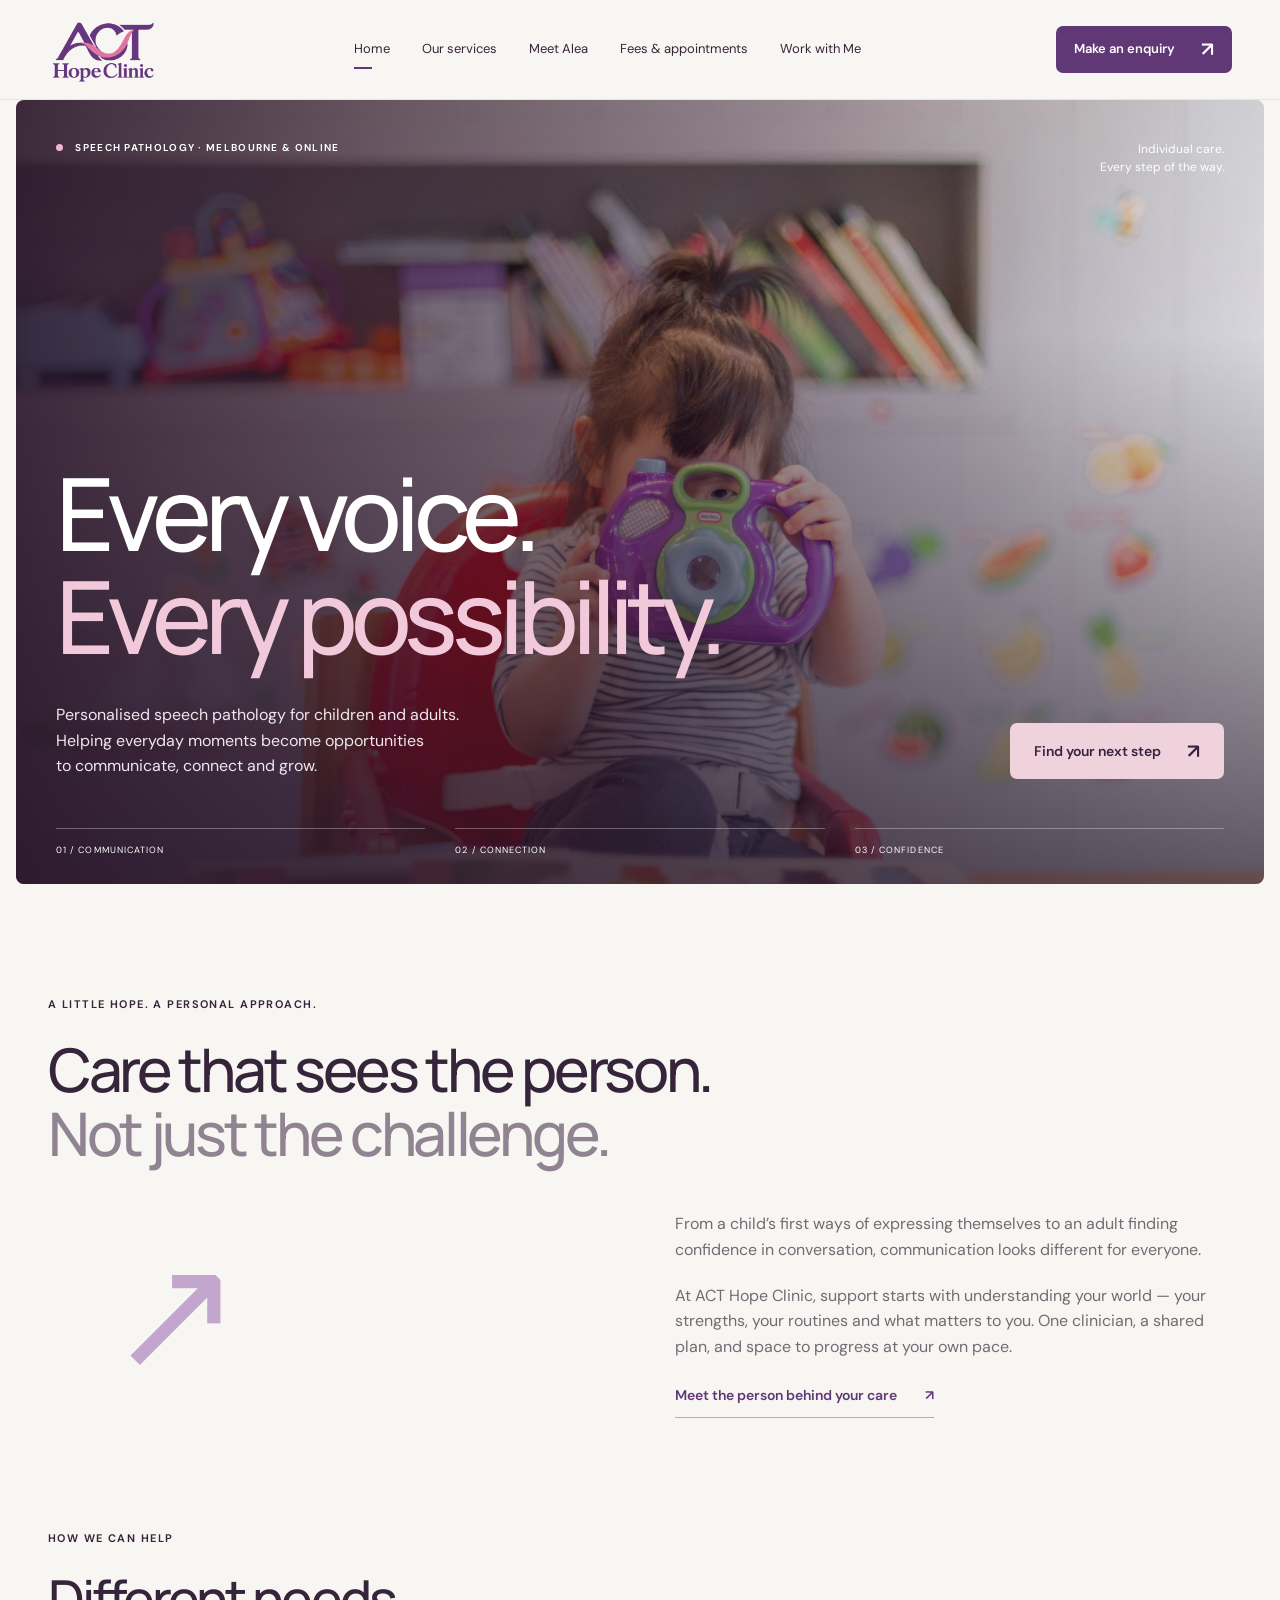
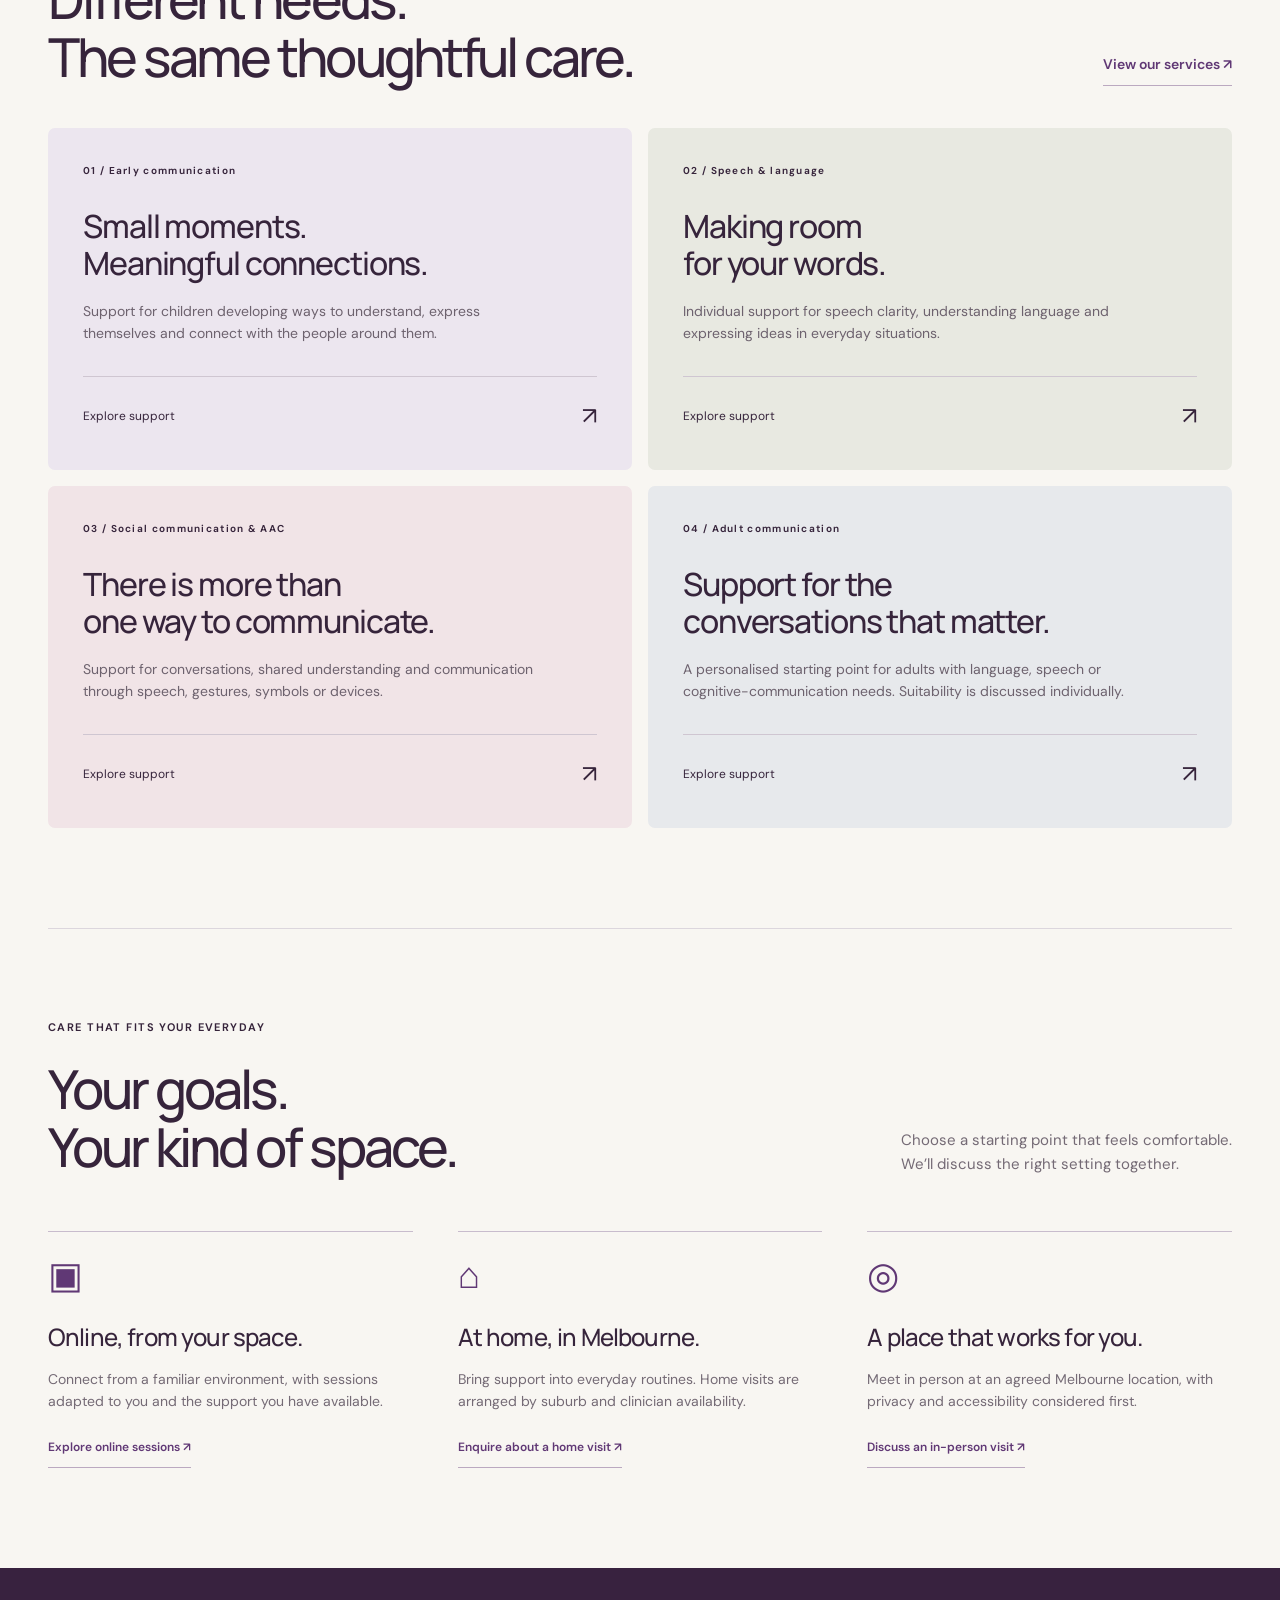
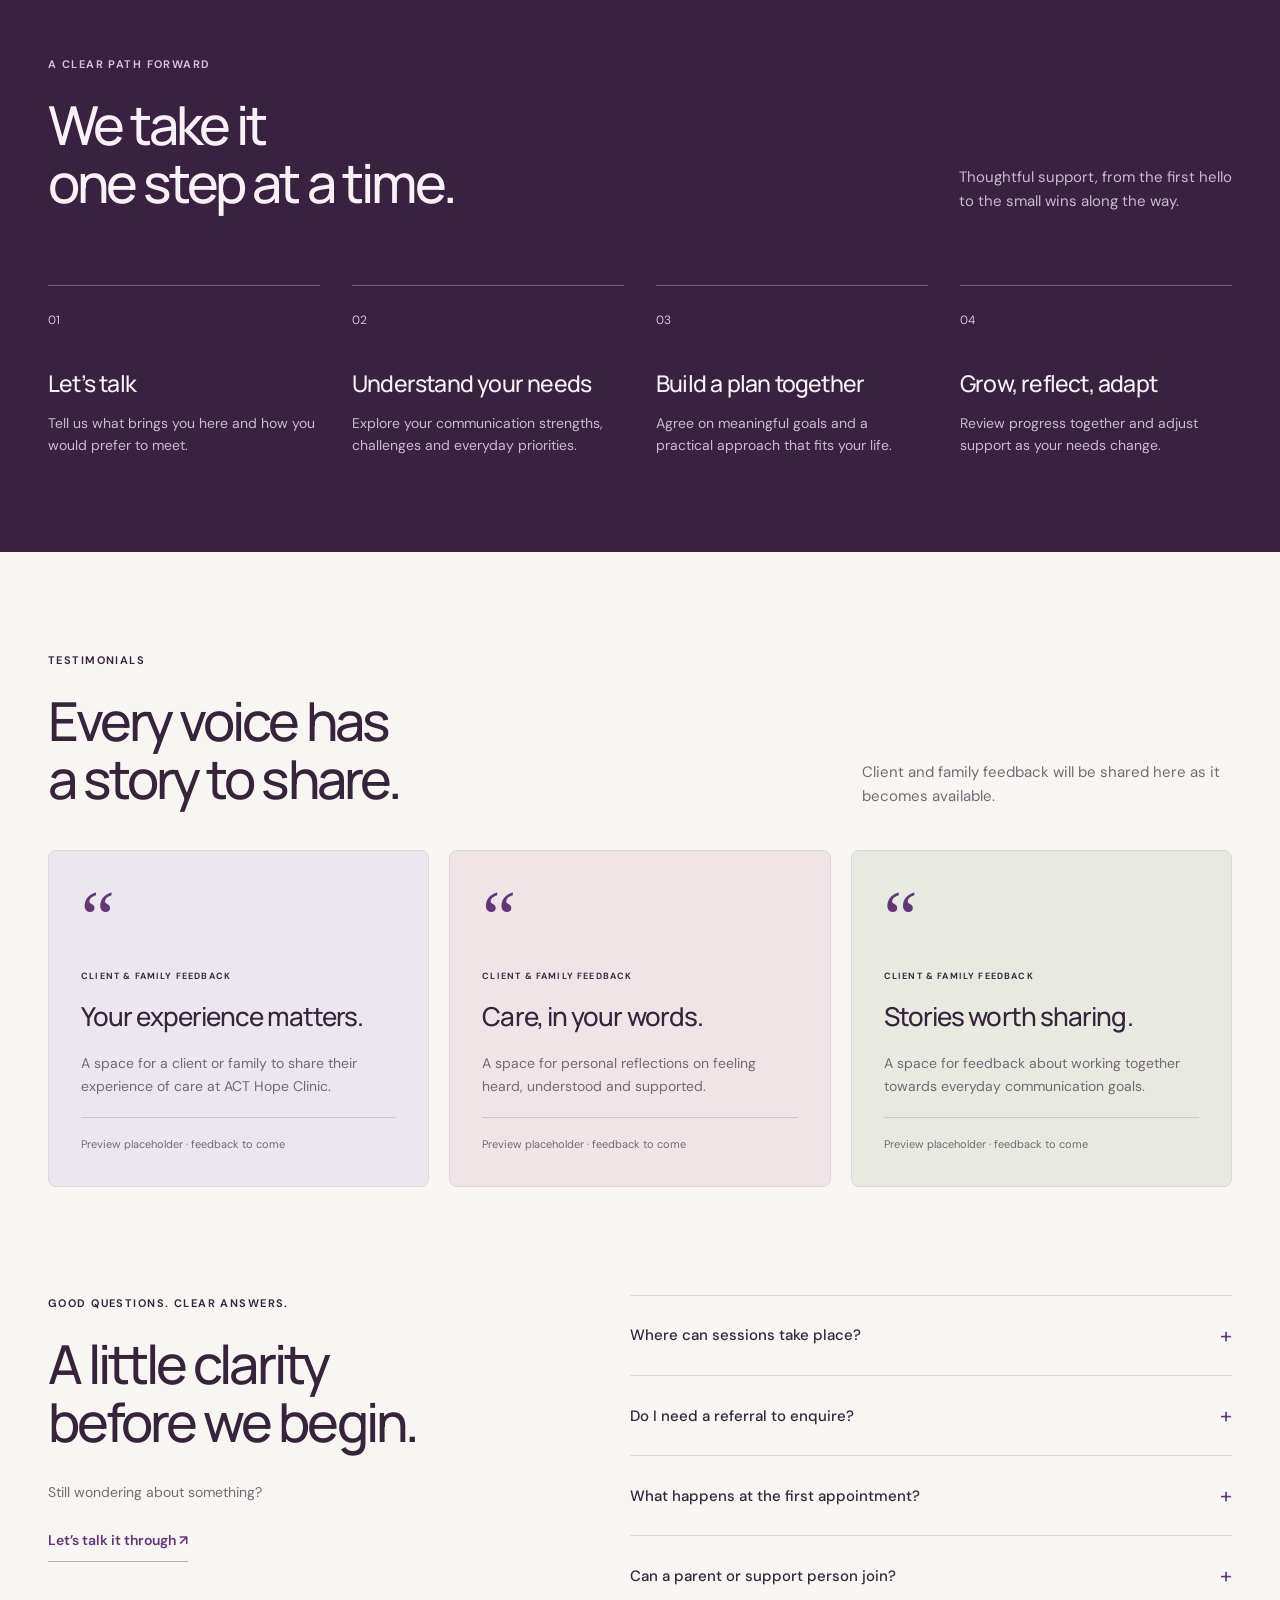
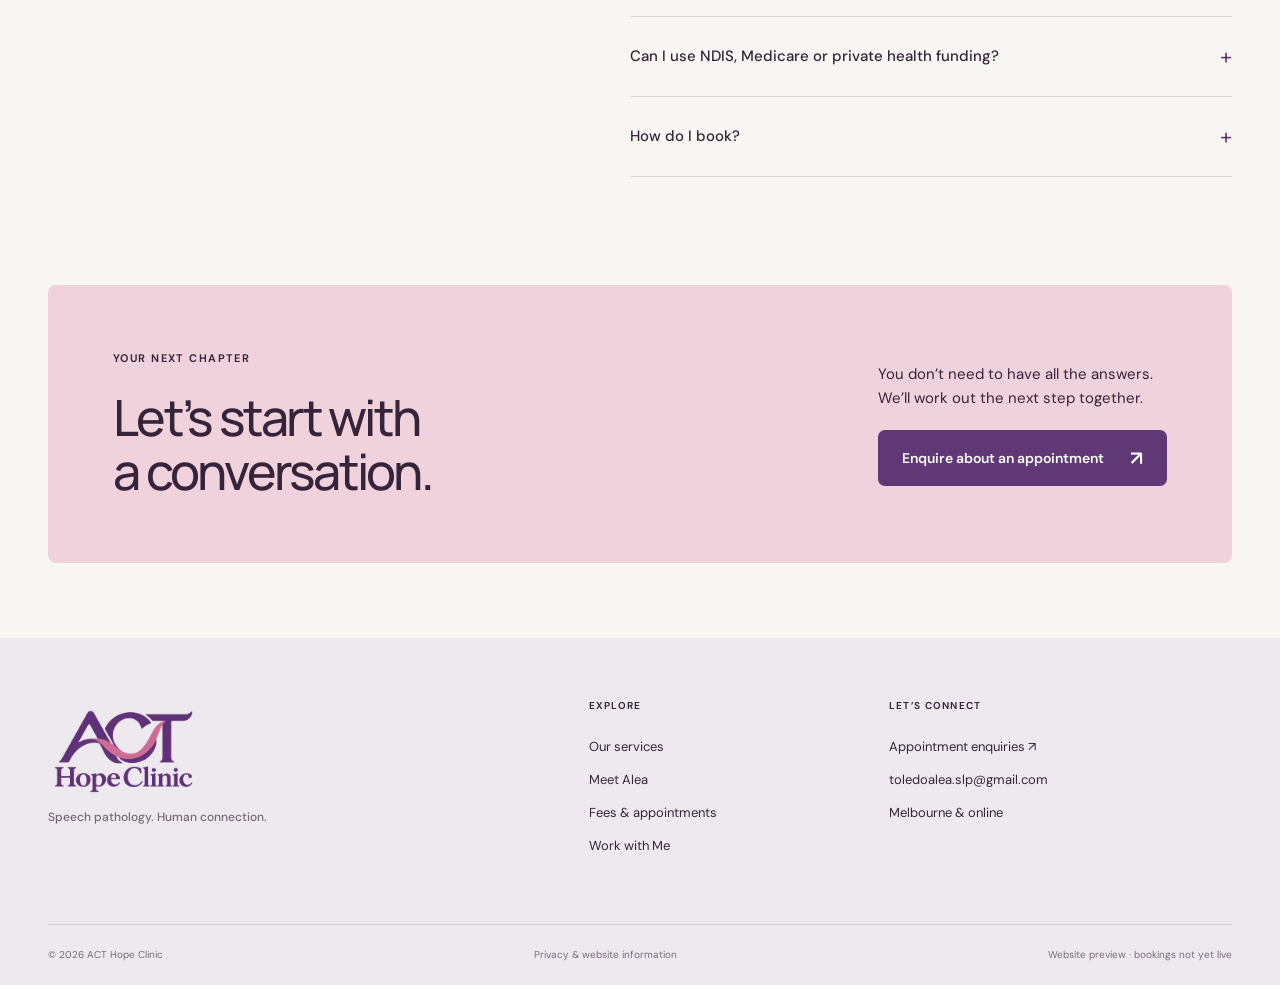
==== commit d50f099b: "Add mission and vision and therapist collaboration application page" ====
--- a/index.html
+++ b/index.html
@@ -1,4 +1,4 @@
-<!doctype html><html lang="en-AU"><head><meta charset="utf-8"><meta name="viewport" content="width=device-width,initial-scale=1"><meta name="description" content="ACT Hope Clinic — personalised speech pathology for children and adults. Explore online and Melbourne appointments, services and indicative session fees."><title>Every voice. Every possibility. | ACT Hope Clinic</title><link rel="icon" href="assets/logo.png"><link rel="stylesheet" href="styles.css"><script src="app.js" defer></script></head><body><a class="skip" href="#main">Skip to content</a><header><a class="brand" href="index.html" aria-label="ACT Hope Clinic home"><img src="assets/logo.png" alt="ACT Hope Clinic"></a><button class="menu-toggle" aria-expanded="false" aria-controls="navigation">Menu <span>☰</span></button><nav id="navigation" aria-label="Main navigation"><a href="index.html" aria-current="page">Home</a><a href="services.html" >Our services</a><a href="about.html" >Meet Alea</a><a href="fees.html" >Fees & appointments</a></nav><a class="button small header-book" href="booking.html">Make an enquiry <span>↗</span></a></header><main id="main"><section class="hero"><img class="hero-photo" src="assets/family.jpg" alt="A child exploring a toy camera during play"><div class="hero-shade"></div><div class="hero-top"><span class="eyebrow"><i class="dot"></i> SPEECH PATHOLOGY · MELBOURNE & ONLINE</span><span class="hero-note">Individual care.<br>Every step of the way.</span></div><div class="hero-content"><h1>Every voice.<br><em>Every possibility.</em></h1><div class="hero-bottom"><p>Personalised speech pathology for children and adults.<br>Helping everyday moments become opportunities<br class="desktop"> to communicate, connect and grow.</p><a class="button blush" href="booking.html">Find your next step <span>↗</span></a></div></div><div class="hero-index"><span>01 / COMMUNICATION</span><span>02 / CONNECTION</span><span>03 / CONFIDENCE</span></div></section><section class="intro wrap"><p class="eyebrow">A LITTLE HOPE. A PERSONAL APPROACH.</p><h2>Care that sees the person.<br><span class="muted">Not just the challenge.</span></h2><div class="intro-bottom"><span class="abstract" aria-hidden="true">↗</span><div><p>From a child’s first ways of expressing themselves to an adult finding confidence in conversation, communication looks different for everyone.</p><p>At ACT Hope Clinic, support starts with understanding your world — your strengths, your routines and what matters to you. One clinician, a shared plan, and space to progress at your own pace.</p><a class="text-link" href="about.html">Meet the person behind your care <span>↗</span></a></div></div></section><section class="services-home wrap"><div class="section-head"><div><p class="eyebrow">HOW WE CAN HELP</p><h2>Different needs.<br>The same thoughtful care.</h2></div><a class="text-link" href="services.html">View our services ↗</a></div><div class="service-grid"><a class="service-card" href="services.html#early"><span class="eyebrow">01 / Early communication</span><h3>Small moments.<br>Meaningful connections.</h3><p>Support for children developing ways to understand, express themselves and connect with the people around them.</p><span class="card-bottom">Explore support <b>↗</b></span></a><a class="service-card" href="services.html#speech"><span class="eyebrow">02 / Speech & language</span><h3>Making room<br>for your words.</h3><p>Individual support for speech clarity, understanding language and expressing ideas in everyday situations.</p><span class="card-bottom">Explore support <b>↗</b></span></a><a class="service-card" href="services.html#aac"><span class="eyebrow">03 / Social communication & AAC</span><h3>There is more than<br>one way to communicate.</h3><p>Support for conversations, shared understanding and communication through speech, gestures, symbols or devices.</p><span class="card-bottom">Explore support <b>↗</b></span></a><a class="service-card" href="services.html#adult"><span class="eyebrow">04 / Adult communication</span><h3>Support for the<br>conversations that matter.</h3><p>A personalised starting point for adults with language, speech or cognitive-communication needs. Suitability is discussed individually.</p><span class="card-bottom">Explore support <b>↗</b></span></a></div></section><section class="formats wrap"><div class="section-head"><div><p class="eyebrow">CARE THAT FITS YOUR EVERYDAY</p><h2>Your goals.<br>Your kind of space.</h2></div><p>Choose a starting point that feels comfortable.<br>We’ll discuss the right setting together.</p></div><div class="format-grid"><article><span class="line-icon">▣</span><h3>Online, from your space.</h3><p>Connect from a familiar environment, with sessions adapted to you and the support you have available.</p><a class="text-link" href="booking.html?format=Online">Explore online sessions ↗</a></article><article><span class="line-icon">⌂</span><h3>At home, in Melbourne.</h3><p>Bring support into everyday routines. Home visits are arranged by suburb and clinician availability.</p><a class="text-link" href="booking.html?format=Home">Enquire about a home visit ↗</a></article><article><span class="line-icon">◎</span><h3>A place that works for you.</h3><p>Meet in person at an agreed Melbourne location, with privacy and accessibility considered first.</p><a class="text-link" href="booking.html?format=In-person">Discuss an in-person visit ↗</a></article></div></section><section class="process"><div class="wrap"><div class="section-head"><div><p class="eyebrow">A CLEAR PATH FORWARD</p><h2>We take it<br>one step at a time.</h2></div><p>Thoughtful support, from the first hello<br>to the small wins along the way.</p></div><div class="steps"><article><span>01</span><h3>Let’s talk</h3><p>Tell us what brings you here and how you would prefer to meet.</p></article><article><span>02</span><h3>Understand your needs</h3><p>Explore your communication strengths, challenges and everyday priorities.</p></article><article><span>03</span><h3>Build a plan together</h3><p>Agree on meaningful goals and a practical approach that fits your life.</p></article><article><span>04</span><h3>Grow, reflect, adapt</h3><p>Review progress together and adjust support as your needs change.</p></article></div></div></section><section class="testimonials wrap" aria-labelledby="testimonials-title">
+<!doctype html><html lang="en-AU"><head><meta charset="utf-8"><meta name="viewport" content="width=device-width,initial-scale=1"><meta name="description" content="ACT Hope Clinic — personalised speech pathology for children and adults. Explore online and Melbourne appointments, services and indicative session fees."><title>Every voice. Every possibility. | ACT Hope Clinic</title><link rel="icon" href="assets/logo.png"><link rel="stylesheet" href="styles.css?v=20261024-collaboration"><script src="app.js?v=20261024-collaboration" defer></script></head><body><div class="site-loader" aria-hidden="true"><div class="site-loader-inner"><img src="assets/logo.png" alt="" width="220" fetchpriority="high"><span class="loader-track"></span></div></div><script>document.documentElement.classList.add('is-loading');window.actHopeLoaderTimeout=setTimeout(function(){document.documentElement.classList.remove('is-loading')},3000);</script><a class="skip" href="#main">Skip to content</a><header><a class="brand" href="index.html" aria-label="ACT Hope Clinic home"><img src="assets/logo.png" alt="ACT Hope Clinic"></a><button class="menu-toggle" aria-expanded="false" aria-controls="navigation">Menu <span>☰</span></button><nav id="navigation" aria-label="Main navigation"><a href="index.html" aria-current="page">Home</a><a href="services.html" >Our services</a><a href="about.html" >Meet Alea</a><a href="fees.html" >Fees & appointments</a><a href="work-with-me.html">Work with Me</a></nav><a class="button small header-book" href="booking.html">Make an enquiry <span>↗</span></a></header><main id="main"><section class="hero"><img class="hero-photo" src="assets/family.jpg" alt="A child exploring a toy camera during play"><div class="hero-shade"></div><div class="hero-top"><span class="eyebrow"><i class="dot"></i> SPEECH PATHOLOGY · MELBOURNE & ONLINE</span><span class="hero-note">Individual care.<br>Every step of the way.</span></div><div class="hero-content"><h1>Every voice.<br><em>Every possibility.</em></h1><div class="hero-bottom"><p>Personalised speech pathology for children and adults.<br>Helping everyday moments become opportunities<br class="desktop"> to communicate, connect and grow.</p><a class="button blush" href="booking.html">Find your next step <span>↗</span></a></div></div><div class="hero-index"><span>01 / COMMUNICATION</span><span>02 / CONNECTION</span><span>03 / CONFIDENCE</span></div></section><section class="intro wrap"><p class="eyebrow">A LITTLE HOPE. A PERSONAL APPROACH.</p><h2>Care that sees the person.<br><span class="muted">Not just the challenge.</span></h2><div class="intro-bottom"><span class="abstract" aria-hidden="true">↗</span><div><p>From a child’s first ways of expressing themselves to an adult finding confidence in conversation, communication looks different for everyone.</p><p>At ACT Hope Clinic, support starts with understanding your world — your strengths, your routines and what matters to you. One clinician, a shared plan, and space to progress at your own pace.</p><a class="text-link" href="about.html">Meet the person behind your care <span>↗</span></a></div></div></section><section class="services-home wrap"><div class="section-head"><div><p class="eyebrow">HOW WE CAN HELP</p><h2>Different needs.<br>The same thoughtful care.</h2></div><a class="text-link" href="services.html">View our services ↗</a></div><div class="service-grid"><a class="service-card" href="services.html#early"><span class="eyebrow">01 / Early communication</span><h3>Small moments.<br>Meaningful connections.</h3><p>Support for children developing ways to understand, express themselves and connect with the people around them.</p><span class="card-bottom">Explore support <b>↗</b></span></a><a class="service-card" href="services.html#speech"><span class="eyebrow">02 / Speech & language</span><h3>Making room<br>for your words.</h3><p>Individual support for speech clarity, understanding language and expressing ideas in everyday situations.</p><span class="card-bottom">Explore support <b>↗</b></span></a><a class="service-card" href="services.html#aac"><span class="eyebrow">03 / Social communication & AAC</span><h3>There is more than<br>one way to communicate.</h3><p>Support for conversations, shared understanding and communication through speech, gestures, symbols or devices.</p><span class="card-bottom">Explore support <b>↗</b></span></a><a class="service-card" href="services.html#adult"><span class="eyebrow">04 / Adult communication</span><h3>Support for the<br>conversations that matter.</h3><p>A personalised starting point for adults with language, speech or cognitive-communication needs. Suitability is discussed individually.</p><span class="card-bottom">Explore support <b>↗</b></span></a></div></section><section class="formats wrap"><div class="section-head"><div><p class="eyebrow">CARE THAT FITS YOUR EVERYDAY</p><h2>Your goals.<br>Your kind of space.</h2></div><p>Choose a starting point that feels comfortable.<br>We’ll discuss the right setting together.</p></div><div class="format-grid"><article><span class="line-icon">▣</span><h3>Online, from your space.</h3><p>Connect from a familiar environment, with sessions adapted to you and the support you have available.</p><a class="text-link" href="booking.html?format=Online">Explore online sessions ↗</a></article><article><span class="line-icon">⌂</span><h3>At home, in Melbourne.</h3><p>Bring support into everyday routines. Home visits are arranged by suburb and clinician availability.</p><a class="text-link" href="booking.html?format=Home">Enquire about a home visit ↗</a></article><article><span class="line-icon">◎</span><h3>A place that works for you.</h3><p>Meet in person at an agreed Melbourne location, with privacy and accessibility considered first.</p><a class="text-link" href="booking.html?format=In-person">Discuss an in-person visit ↗</a></article></div></section><section class="process"><div class="wrap"><div class="section-head"><div><p class="eyebrow">A CLEAR PATH FORWARD</p><h2>We take it<br>one step at a time.</h2></div><p>Thoughtful support, from the first hello<br>to the small wins along the way.</p></div><div class="steps"><article><span>01</span><h3>Let’s talk</h3><p>Tell us what brings you here and how you would prefer to meet.</p></article><article><span>02</span><h3>Understand your needs</h3><p>Explore your communication strengths, challenges and everyday priorities.</p></article><article><span>03</span><h3>Build a plan together</h3><p>Agree on meaningful goals and a practical approach that fits your life.</p></article><article><span>04</span><h3>Grow, reflect, adapt</h3><p>Review progress together and adjust support as your needs change.</p></article></div></div></section><section class="testimonials wrap" aria-labelledby="testimonials-title">
   <div class="section-head"><div><p class="eyebrow">TESTIMONIALS</p><h2 id="testimonials-title">Every voice has<br>a story to share.</h2></div><p>Client and family feedback will be shared here as it becomes available.</p></div>
   <!-- Replace these preview cards with genuine feedback and approved attribution before launch. -->
   <div class="testimonial-grid">
@@ -6,4 +6,4 @@
     <article class="testimonial-card"><span class="testimonial-mark" aria-hidden="true">“</span><p class="eyebrow">CLIENT &amp; FAMILY FEEDBACK</p><h3>Care, in your words.</h3><p>A space for personal reflections on feeling heard, understood and supported.</p><span class="testimonial-status">Preview placeholder · feedback to come</span></article>
     <article class="testimonial-card"><span class="testimonial-mark" aria-hidden="true">“</span><p class="eyebrow">CLIENT &amp; FAMILY FEEDBACK</p><h3>Stories worth sharing.</h3><p>A space for feedback about working together towards everyday communication goals.</p><span class="testimonial-status">Preview placeholder · feedback to come</span></article>
   </div>
-</section><section class="faq wrap"><div><p class="eyebrow">GOOD QUESTIONS. CLEAR ANSWERS.</p><h2>A little clarity<br>before we begin.</h2><p>Still wondering about something?</p><a class="text-link" href="booking.html">Let’s talk it through ↗</a></div><div class="questions"><details><summary>Where can sessions take place?<span aria-hidden="true">+</span></summary><p>Online, at your home in Melbourne, or at a mutually agreed in-person location. The suburb, privacy, accessibility and suitability of the setting are discussed before an appointment is confirmed. There is no walk-in clinic address advertised at this stage.</p></details><details><summary>Do I need a referral to enquire?<span aria-hidden="true">+</span></summary><p>You can make an initial enquiry directly. Any documentation needed for your circumstances or intended funding arrangement will be discussed before booking.</p></details><details><summary>What happens at the first appointment?<span aria-hidden="true">+</span></summary><p>We start by listening: your concerns, your strengths and what you would like to be easier in everyday life. Alea then discusses appropriate assessment, goals and possible next steps with you.</p></details><details><summary>Can a parent or support person join?<span aria-hidden="true">+</span></summary><p>Yes. Where helpful and with your agreement, a parent, carer or support person can join. Their involvement is planned around the person receiving support.</p></details><details><summary>Can I use NDIS, Medicare or private health funding?<span aria-hidden="true">+</span></summary><p>Funding and rebate eligibility have not been confirmed for this preview. Please ask before booking and do not assume that a session will be claimable.</p></details><details><summary>How do I book?<span aria-hidden="true">+</span></summary><p>Choose your preferred session format on the enquiry page. In this preview, you can review your details and open an email draft. No appointment is reserved or confirmed through the website.</p></details></div></section><section class="final-cta wrap"><div><p class="eyebrow">YOUR NEXT CHAPTER</p><h2>Let’s start with<br>a conversation.</h2></div><div><p>You don’t need to have all the answers.<br>We’ll work out the next step together.</p><a class="button" href="booking.html">Enquire about an appointment <span>↗</span></a></div></section></main><footer><div class="footer-top wrap"><div><a class="footer-brand" href="index.html"><img src="assets/logo.png" alt="ACT Hope Clinic" loading="lazy"><span>Speech pathology. Human connection.</span></a></div><div><p class="eyebrow">EXPLORE</p><a href="services.html">Our services</a><a href="about.html">Meet Alea</a><a href="fees.html">Fees & appointments</a></div><div><p class="eyebrow">LET’S CONNECT</p><a href="booking.html">Appointment enquiries ↗</a><a href="mailto:toledoalea.slp@gmail.com">toledoalea.slp@gmail.com</a><p>Melbourne & online</p></div></div><div class="footer-bottom wrap"><span>© 2026 ACT Hope Clinic</span><a href="privacy.html">Privacy & website information</a><span>Website preview · bookings not yet live</span></div></footer></body></html>+</section><section class="faq wrap"><div><p class="eyebrow">GOOD QUESTIONS. CLEAR ANSWERS.</p><h2>A little clarity<br>before we begin.</h2><p>Still wondering about something?</p><a class="text-link" href="booking.html">Let’s talk it through ↗</a></div><div class="questions"><details><summary>Where can sessions take place?<span aria-hidden="true">+</span></summary><p>Online, at your home in Melbourne, or at a mutually agreed in-person location. The suburb, privacy, accessibility and suitability of the setting are discussed before an appointment is confirmed. There is no walk-in clinic address advertised at this stage.</p></details><details><summary>Do I need a referral to enquire?<span aria-hidden="true">+</span></summary><p>You can make an initial enquiry directly. Any documentation needed for your circumstances or intended funding arrangement will be discussed before booking.</p></details><details><summary>What happens at the first appointment?<span aria-hidden="true">+</span></summary><p>We start by listening: your concerns, your strengths and what you would like to be easier in everyday life. Alea then discusses appropriate assessment, goals and possible next steps with you.</p></details><details><summary>Can a parent or support person join?<span aria-hidden="true">+</span></summary><p>Yes. Where helpful and with your agreement, a parent, carer or support person can join. Their involvement is planned around the person receiving support.</p></details><details><summary>Can I use NDIS, Medicare or private health funding?<span aria-hidden="true">+</span></summary><p>Funding and rebate eligibility have not been confirmed for this preview. Please ask before booking and do not assume that a session will be claimable.</p></details><details><summary>How do I book?<span aria-hidden="true">+</span></summary><p>Choose your preferred session format on the enquiry page. In this preview, you can review your details and open an email draft. No appointment is reserved or confirmed through the website.</p></details></div></section><section class="final-cta wrap"><div><p class="eyebrow">YOUR NEXT CHAPTER</p><h2>Let’s start with<br>a conversation.</h2></div><div><p>You don’t need to have all the answers.<br>We’ll work out the next step together.</p><a class="button" href="booking.html">Enquire about an appointment <span>↗</span></a></div></section></main><footer><div class="footer-top wrap"><div><a class="footer-brand" href="index.html"><img src="assets/logo.png" alt="ACT Hope Clinic" loading="lazy"><span>Speech pathology. Human connection.</span></a></div><div><p class="eyebrow">EXPLORE</p><a href="services.html">Our services</a><a href="about.html">Meet Alea</a><a href="fees.html">Fees & appointments</a><a href="work-with-me.html">Work with Me</a></div><div><p class="eyebrow">LET’S CONNECT</p><a href="booking.html">Appointment enquiries ↗</a><a href="mailto:toledoalea.slp@gmail.com">toledoalea.slp@gmail.com</a><p>Melbourne & online</p></div></div><div class="footer-bottom wrap"><span>© 2026 ACT Hope Clinic</span><a href="privacy.html">Privacy & website information</a><span>Website preview · bookings not yet live</span></div></footer></body></html>
--- a/styles.css
+++ b/styles.css
@@ -20,3 +20,43 @@
 .testimonial-status{display:block;width:100%;border-top:1px solid #cfc6d1;padding-top:18px;margin-top:auto;font-size:11px;color:var(--muted)}
 @media(max-width:1000px){.testimonial-card{padding:24px}}
 @media(max-width:760px){.testimonials{padding-top:60px}.testimonial-grid{grid-template-columns:1fr;gap:14px}.testimonial-card{padding:28px}.footer-brand img{width:130px}}
+
+
+/* Inner-page introductions: keep the homepage hero unchanged. */
+.page-hero-split{display:grid;grid-template-columns:minmax(0,1.15fr) minmax(0,1fr);gap:clamp(32px,5vw,76px);align-items:center;padding-block:60px 70px}
+.page-hero-copy{min-width:0}
+.page-hero-split h1{font-size:clamp(40px,4.6vw,66px);line-height:1.08;letter-spacing:-.055em;margin-bottom:28px}
+.page-hero-split .lead{font-size:17px;max-width:540px}
+.page-hero-image{margin:0;position:relative;overflow:hidden;border-radius:24px;aspect-ratio:5/4;background:var(--lavender)}
+.page-hero-image img{display:block;width:100%;height:100%;object-fit:cover;object-position:center}
+.page-hero-image:after{content:'';position:absolute;inset:55% 0 0;background:linear-gradient(transparent,rgba(40,20,42,.65));pointer-events:none}
+.page-hero-image figcaption{position:absolute;z-index:1;left:20px;bottom:20px;padding:8px 12px;border-radius:30px;color:white;background:#30233480;font-size:11px;line-height:1.4}
+.site-loader{position:fixed;inset:0;z-index:1000;display:grid;place-items:center;background:var(--paper,#faf7f5);opacity:0;visibility:hidden;pointer-events:none;transition:opacity .38s ease,visibility .38s ease}
+.is-loading .site-loader{opacity:1;visibility:visible;pointer-events:auto}
+.site-loader-inner{display:grid;justify-items:center;gap:30px}
+.site-loader img{width:clamp(160px,24vw,220px);height:auto;mix-blend-mode:multiply;animation:loader-breathe 1.4s ease-in-out infinite alternate}
+.loader-track{display:block;width:90px;height:2px;background:#bba9c04d;overflow:hidden;border-radius:2px}
+.loader-track:after{content:'';display:block;width:45%;height:100%;background:var(--purple);animation:loader-progress 1s ease-in-out infinite}
+@keyframes loader-breathe{from{opacity:.65;transform:scale(.97)}to{opacity:1;transform:scale(1)}}
+@keyframes loader-progress{from{transform:translateX(-110%)}to{transform:translateX(330%)}}
+@media(max-width:760px){.page-hero-split{grid-template-columns:1fr;gap:30px;padding-block:42px}.page-hero-split h1{font-size:clamp(38px,8.5vw,60px)}.page-hero-image{aspect-ratio:4/3;border-radius:18px}.page-hero-image figcaption{left:16px;bottom:16px;font-size:10px}.page-hero-split .eyebrow{margin-bottom:20px}}
+@media(prefers-reduced-motion:reduce){.site-loader,.site-loader *{animation:none!important;transition:none!important}.loader-track:after{width:100%}}
+
+/* Purpose and professional collaboration. */
+.purpose{padding:20px 0 80px}
+.purpose-grid{display:grid;grid-template-columns:repeat(2,minmax(0,1fr));gap:20px;margin:35px 0}
+.purpose-grid article{padding:36px;background:var(--lavender);border-radius:8px}
+.purpose-grid article:nth-child(2){background:#f1e4e7}
+.purpose-grid h3{margin-bottom:20px;line-height:1.2}
+.purpose-grid p:last-child{margin:0;color:var(--muted)}
+.page-hero-copy>.text-link{margin-top:24px}
+form textarea{display:block;width:100%;resize:vertical;min-height:120px;font:inherit;padding:12px;margin:8px 0 20px;border:1px solid var(--line);border-radius:4px;background:white;color:var(--ink)}
+textarea:focus-visible{outline:3px solid #ad5f88;outline-offset:5px}
+.booking-panel,.booking-layout>*,.field-row>*{min-width:0}
+.application-review h2{font-size:38px;margin-bottom:25px}
+.application-review dt{font-size:11px;color:var(--muted);text-transform:uppercase;margin-top:15px}
+.application-review dd{margin:0;overflow-wrap:anywhere;white-space:pre-wrap}
+.application-review p{font-size:14px}
+#edit-application{display:block;margin:20px 0 25px}
+@media(min-width:761px) and (max-width:1100px){header{padding-inline:20px;gap:14px}nav{gap:14px}nav a{font-size:12px}.header-book{padding:10px 12px!important;gap:10px}}
+@media(max-width:760px){.purpose{padding-bottom:50px}.purpose-grid{grid-template-columns:1fr;gap:14px;margin:28px 0}.purpose-grid article{padding:26px}}
